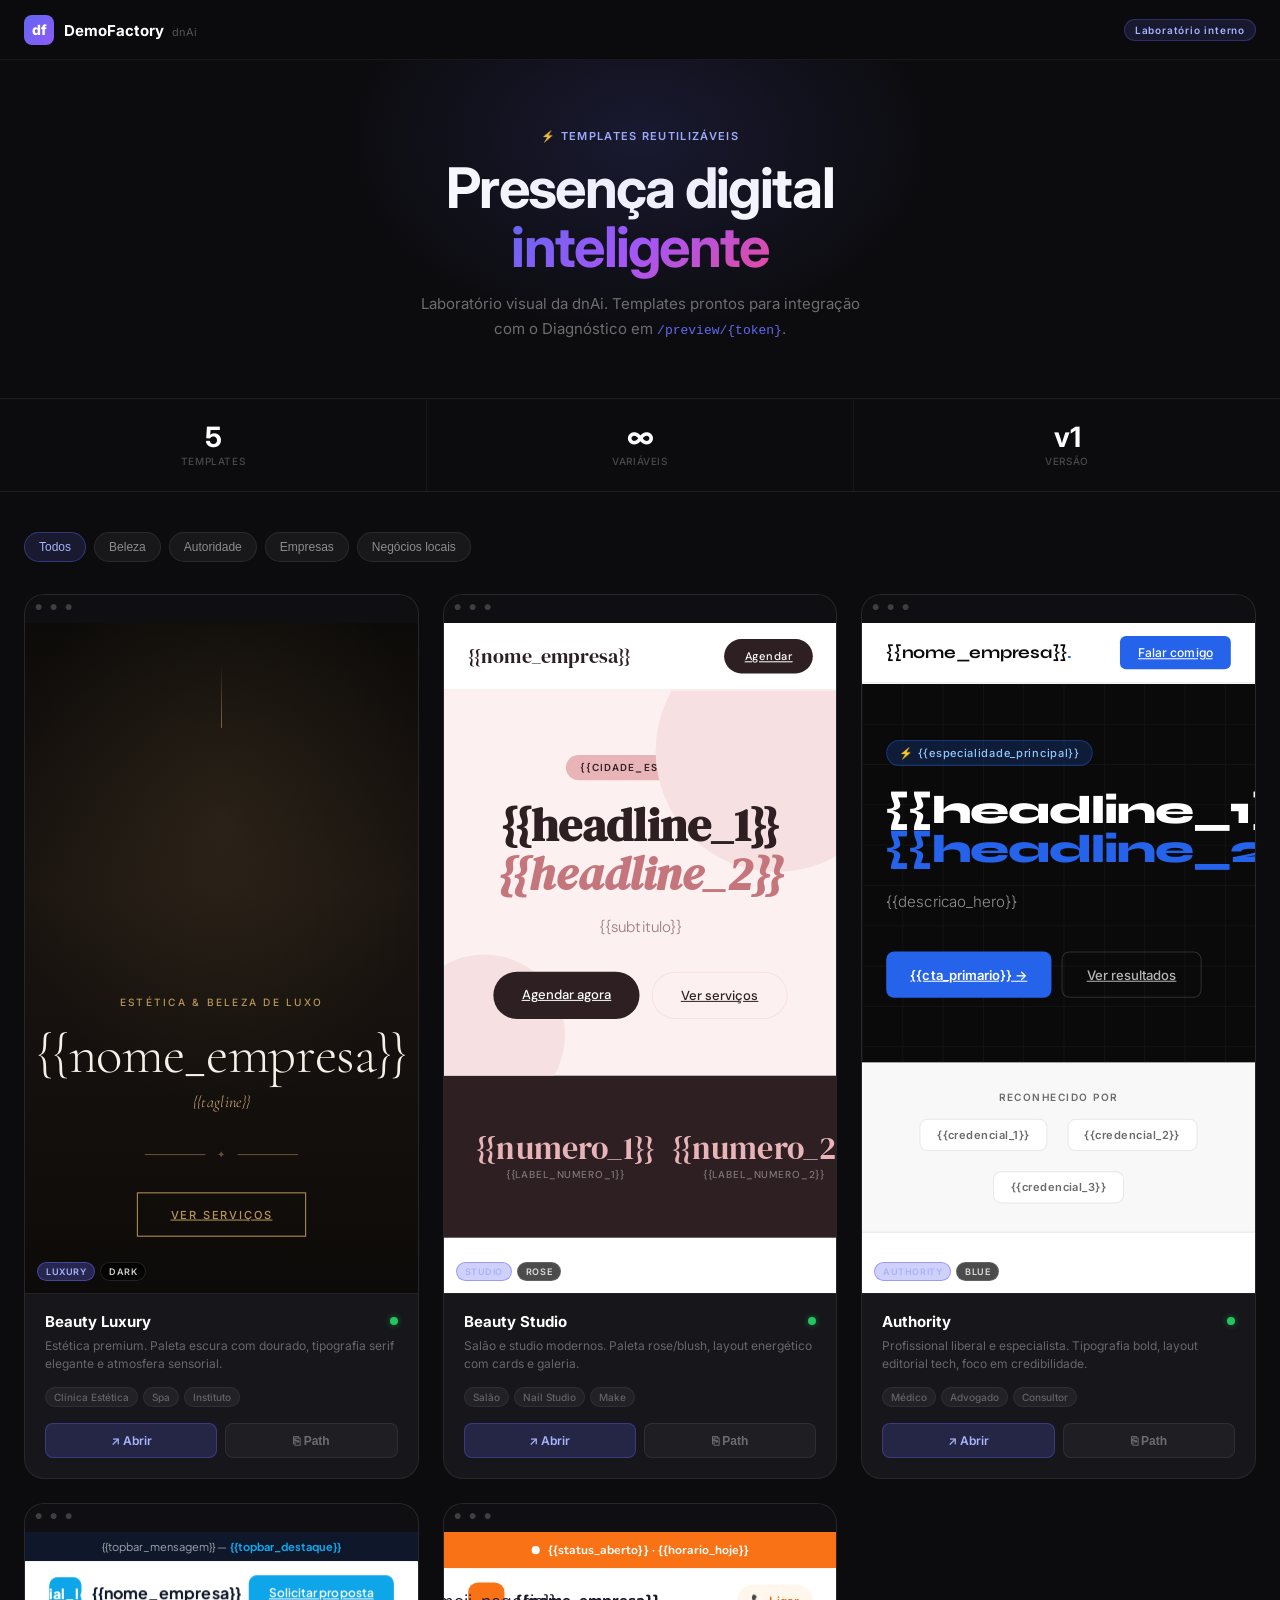
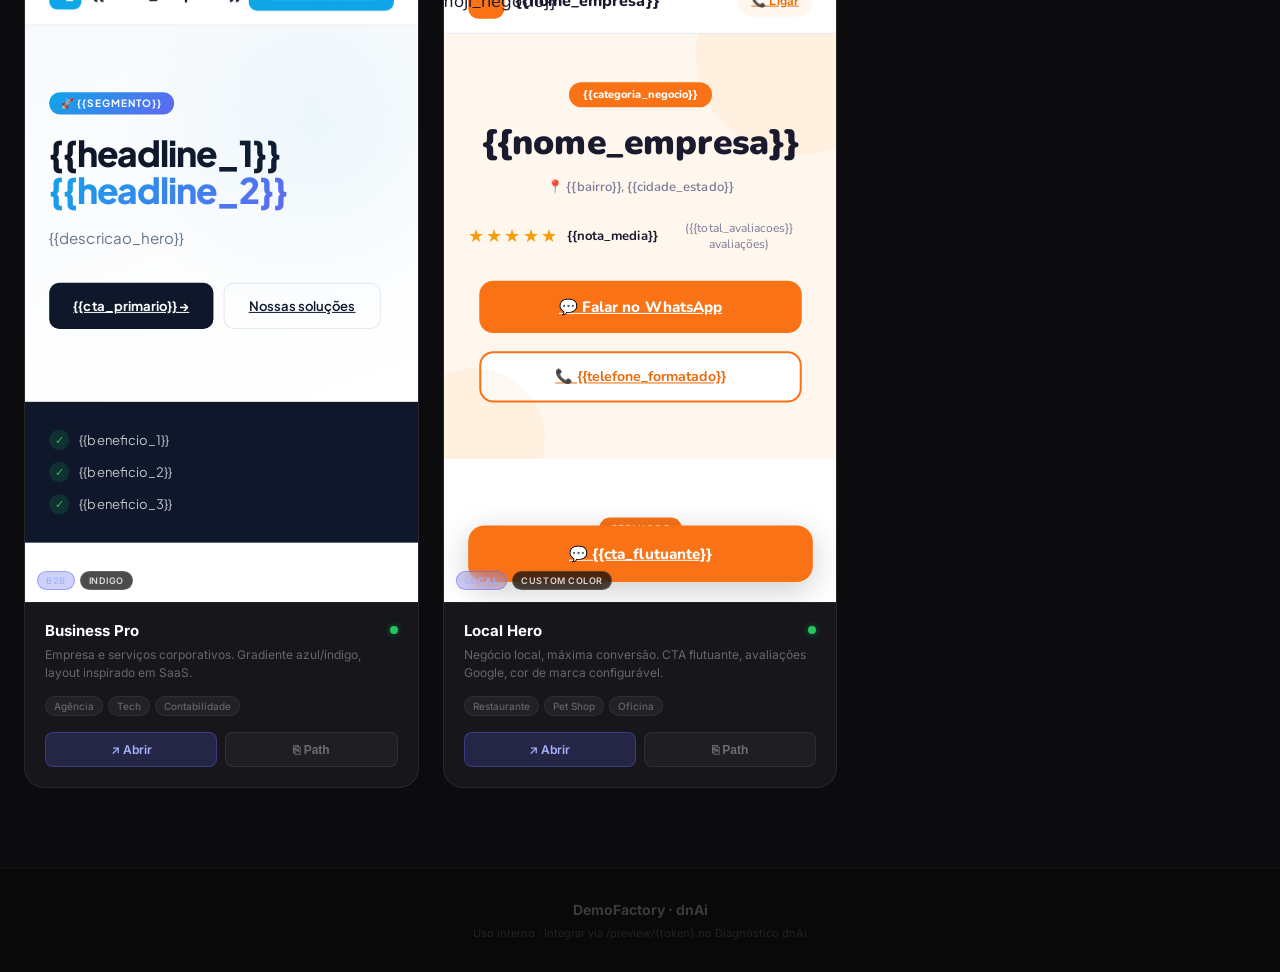
==== index.html @ 3d389757 "cria laboratorio visual demofactory com templates base" ====
<!DOCTYPE html>
<html lang="pt-BR">
<head>
  <meta charset="UTF-8">
  <meta name="viewport" content="width=device-width, initial-scale=1.0">
  <title>DemoFactory — dnAi Templates</title>
  <link rel="preconnect" href="https://fonts.googleapis.com">
  <link href="https://fonts.googleapis.com/css2?family=Inter:wght@300;400;500;600;700&display=swap" rel="stylesheet">
  <style>
    /* ── Reset + base ─────────────────── */
    *, *::before, *::after { box-sizing: border-box; margin: 0; padding: 0; }
    html { scroll-behavior: smooth; }
    body {
      font-family: 'Inter', sans-serif;
      background: #0c0c0f;
      color: #e8e8ec;
      -webkit-font-smoothing: antialiased;
      min-height: 100vh;
    }

    /* ── Header ───────────────────────── */
    .header {
      position: sticky;
      top: 0;
      z-index: 200;
      background: rgba(12,12,15,.85);
      backdrop-filter: blur(20px);
      border-bottom: 1px solid rgba(255,255,255,.06);
      padding: 0 24px;
      height: 60px;
      display: flex;
      align-items: center;
      justify-content: space-between;
    }

    .header__brand {
      display: flex;
      align-items: center;
      gap: 10px;
    }

    .header__logo {
      width: 30px;
      height: 30px;
      border-radius: 8px;
      background: linear-gradient(135deg, #6366f1, #8b5cf6);
      display: flex;
      align-items: center;
      justify-content: center;
      font-size: 14px;
      font-weight: 800;
      color: #fff;
    }

    .header__name {
      font-size: 15px;
      font-weight: 700;
      color: #fff;
    }

    .header__sub {
      font-size: 11px;
      color: rgba(255,255,255,.3);
      margin-left: 4px;
    }

    .header__pill {
      background: rgba(99,102,241,.15);
      border: 1px solid rgba(99,102,241,.3);
      color: #a5b4fc;
      font-size: 10px;
      font-weight: 600;
      letter-spacing: .08em;
      padding: 4px 10px;
      border-radius: 999px;
    }

    /* ── Hero da vitrine ──────────────── */
    .vitrine-hero {
      padding: 64px 24px 56px;
      text-align: center;
      position: relative;
      overflow: hidden;
    }

    .vitrine-hero::before {
      content: '';
      position: absolute;
      top: -120px;
      left: 50%;
      transform: translateX(-50%);
      width: 600px;
      height: 400px;
      background: radial-gradient(ellipse, rgba(99,102,241,.15) 0%, transparent 70%);
      pointer-events: none;
    }

    .vitrine-hero__eyebrow {
      display: inline-flex;
      align-items: center;
      gap: 6px;
      font-size: 11px;
      font-weight: 600;
      letter-spacing: .12em;
      text-transform: uppercase;
      color: #a5b4fc;
      margin-bottom: 16px;
    }

    .vitrine-hero__title {
      font-size: clamp(32px, 8vw, 56px);
      font-weight: 700;
      color: #fff;
      line-height: 1.05;
      letter-spacing: -.03em;
      margin-bottom: 14px;
    }

    .vitrine-hero__title span {
      background: linear-gradient(135deg, #6366f1, #a855f7, #ec4899);
      -webkit-background-clip: text;
      -webkit-text-fill-color: transparent;
      background-clip: text;
    }

    .vitrine-hero__sub {
      font-size: 15px;
      color: rgba(255,255,255,.4);
      max-width: 440px;
      margin: 0 auto;
      line-height: 1.7;
    }

    /* ── Filtros ──────────────────────── */
    .filters {
      padding: 0 24px 32px;
      display: flex;
      gap: 8px;
      overflow-x: auto;
      scrollbar-width: none;
    }
    .filters::-webkit-scrollbar { display: none; }

    .filter-btn {
      flex-shrink: 0;
      background: rgba(255,255,255,.05);
      border: 1px solid rgba(255,255,255,.08);
      color: rgba(255,255,255,.5);
      font-size: 12px;
      font-weight: 500;
      padding: 7px 14px;
      border-radius: 999px;
      cursor: pointer;
      transition: all .2s;
      white-space: nowrap;
    }

    .filter-btn.active,
    .filter-btn:hover {
      background: rgba(99,102,241,.15);
      border-color: rgba(99,102,241,.4);
      color: #a5b4fc;
    }

    /* ── Grid de templates ────────────── */
    .templates-grid {
      padding: 0 16px 80px;
      display: grid;
      grid-template-columns: 1fr;
      gap: 24px;
    }

    @media (min-width: 640px) {
      .templates-grid { grid-template-columns: 1fr 1fr; padding: 0 24px 80px; }
    }

    @media (min-width: 1024px) {
      .templates-grid { grid-template-columns: repeat(3, 1fr); }
    }

    /* ── Card template ────────────────── */
    .tpl-card {
      background: #16161b;
      border: 1px solid rgba(255,255,255,.07);
      border-radius: 20px;
      overflow: hidden;
      transition: transform .25s cubic-bezier(.34,1.56,.64,1),
                  box-shadow .25s ease,
                  border-color .25s ease;
      cursor: pointer;
    }

    .tpl-card:hover {
      transform: translateY(-6px);
      box-shadow: 0 20px 60px rgba(0,0,0,.4);
      border-color: rgba(99,102,241,.3);
    }

    /* Área de preview */
    .tpl-card__preview {
      position: relative;
      background: #1a1a20;
      aspect-ratio: 9/16;
      overflow: hidden;
    }

    /* Barra de "browser" decorativa */
    .tpl-card__preview::before {
      content: '';
      position: absolute;
      top: 0;
      left: 0;
      right: 0;
      height: 28px;
      background: rgba(0,0,0,.4);
      backdrop-filter: blur(4px);
      z-index: 10;
    }

    .tpl-card__preview::after {
      content: '● ● ●';
      position: absolute;
      top: 7px;
      left: 10px;
      font-size: 8px;
      color: rgba(255,255,255,.2);
      letter-spacing: 3px;
      z-index: 11;
    }

    .tpl-card__iframe-wrap {
      position: absolute;
      top: 28px;
      left: 0;
      right: 0;
      bottom: 0;
      overflow: hidden;
    }

    .tpl-card__iframe-wrap iframe {
      width: 390px;
      height: calc((100% / 0.844) + 0px);
      border: none;
      transform-origin: top left;
      pointer-events: none;
    }

    /* Badge de categoria */
    .tpl-card__badge {
      position: absolute;
      bottom: 12px;
      left: 12px;
      z-index: 10;
      display: flex;
      gap: 5px;
    }

    .tpl-badge {
      background: rgba(0,0,0,.7);
      backdrop-filter: blur(8px);
      border: 1px solid rgba(255,255,255,.12);
      color: rgba(255,255,255,.8);
      font-size: 9px;
      font-weight: 600;
      letter-spacing: .06em;
      text-transform: uppercase;
      padding: 3px 8px;
      border-radius: 999px;
    }

    .tpl-badge--accent {
      background: rgba(99,102,241,.3);
      border-color: rgba(99,102,241,.5);
      color: #a5b4fc;
    }

    /* Área de info */
    .tpl-card__info {
      padding: 18px 20px 20px;
      border-top: 1px solid rgba(255,255,255,.05);
    }

    .tpl-card__header {
      display: flex;
      align-items: flex-start;
      justify-content: space-between;
      margin-bottom: 6px;
    }

    .tpl-card__name {
      font-size: 15px;
      font-weight: 700;
      color: #fff;
    }

    .tpl-card__status {
      width: 8px;
      height: 8px;
      border-radius: 50%;
      background: #22c55e;
      margin-top: 5px;
      box-shadow: 0 0 6px rgba(34,197,94,.5);
    }

    .tpl-card__desc {
      font-size: 12px;
      color: rgba(255,255,255,.35);
      line-height: 1.5;
      margin-bottom: 14px;
    }

    .tpl-card__tags {
      display: flex;
      flex-wrap: wrap;
      gap: 5px;
      margin-bottom: 16px;
    }

    .tpl-tag {
      background: rgba(255,255,255,.05);
      border: 1px solid rgba(255,255,255,.06);
      color: rgba(255,255,255,.3);
      font-size: 10px;
      font-weight: 500;
      padding: 3px 8px;
      border-radius: 999px;
    }

    .tpl-card__actions {
      display: flex;
      gap: 8px;
    }

    .tpl-btn {
      flex: 1;
      display: inline-flex;
      align-items: center;
      justify-content: center;
      gap: 5px;
      padding: 9px 12px;
      border-radius: 8px;
      font-size: 12px;
      font-weight: 600;
      transition: all .2s;
      text-decoration: none;
    }

    .tpl-btn--primary {
      background: rgba(99,102,241,.2);
      border: 1px solid rgba(99,102,241,.35);
      color: #a5b4fc;
    }
    .tpl-btn--primary:hover {
      background: rgba(99,102,241,.35);
      border-color: rgba(99,102,241,.6);
      color: #c7d2fe;
    }

    .tpl-btn--ghost {
      background: rgba(255,255,255,.04);
      border: 1px solid rgba(255,255,255,.07);
      color: rgba(255,255,255,.35);
    }
    .tpl-btn--ghost:hover {
      background: rgba(255,255,255,.08);
      color: rgba(255,255,255,.6);
    }

    /* ── Seção de stats ───────────────── */
    .vitrine-stats {
      display: grid;
      grid-template-columns: repeat(3, 1fr);
      gap: 1px;
      background: rgba(255,255,255,.04);
      border-top: 1px solid rgba(255,255,255,.04);
      border-bottom: 1px solid rgba(255,255,255,.04);
      margin-bottom: 40px;
    }

    .vitrine-stat {
      background: #0c0c0f;
      padding: 24px 16px;
      text-align: center;
    }

    .vitrine-stat__num {
      font-size: 28px;
      font-weight: 700;
      color: #fff;
      line-height: 1;
      margin-bottom: 4px;
    }

    .vitrine-stat__label {
      font-size: 10px;
      font-weight: 500;
      color: rgba(255,255,255,.25);
      letter-spacing: .06em;
      text-transform: uppercase;
    }

    /* ── Footer ───────────────────────── */
    .footer {
      background: #090909;
      border-top: 1px solid rgba(255,255,255,.04);
      padding: 32px 24px;
      text-align: center;
    }

    .footer__logo {
      font-size: 14px;
      font-weight: 700;
      color: rgba(255,255,255,.2);
      margin-bottom: 8px;
    }

    .footer__copy {
      font-size: 11px;
      color: rgba(255,255,255,.1);
    }

    /* ── Utilitários ──────────────────── */
    .sr-only { position: absolute; width: 1px; height: 1px; overflow: hidden; clip: rect(0,0,0,0); }
  </style>
</head>
<body>

  <!-- HEADER -->
  <header class="header">
    <div class="header__brand">
      <div class="header__logo">df</div>
      <div>
        <span class="header__name">DemoFactory</span>
        <span class="header__sub">dnAi</span>
      </div>
    </div>
    <span class="header__pill">Laboratório interno</span>
  </header>

  <!-- HERO VITRINE -->
  <section class="vitrine-hero">
    <div class="vitrine-hero__eyebrow">⚡ Templates reutilizáveis</div>
    <h1 class="vitrine-hero__title">
      Presença digital<br>
      <span>inteligente</span>
    </h1>
    <p class="vitrine-hero__sub">
      Laboratório visual da dnAi. Templates prontos para integração
      com o Diagnóstico em <code style="color:#6366f1;font-size:13px">/preview/{token}</code>.
    </p>
  </section>

  <!-- STATS -->
  <div class="vitrine-stats">
    <div class="vitrine-stat">
      <div class="vitrine-stat__num">5</div>
      <div class="vitrine-stat__label">Templates</div>
    </div>
    <div class="vitrine-stat">
      <div class="vitrine-stat__num">∞</div>
      <div class="vitrine-stat__label">Variáveis</div>
    </div>
    <div class="vitrine-stat">
      <div class="vitrine-stat__num">v1</div>
      <div class="vitrine-stat__label">Versão</div>
    </div>
  </div>

  <!-- FILTROS -->
  <div class="filters">
    <button class="filter-btn active" data-filter="all">Todos</button>
    <button class="filter-btn" data-filter="beleza">Beleza</button>
    <button class="filter-btn" data-filter="autoridade">Autoridade</button>
    <button class="filter-btn" data-filter="empresas">Empresas</button>
    <button class="filter-btn" data-filter="local">Negócios locais</button>
  </div>

  <!-- GRID DE TEMPLATES -->
  <main class="templates-grid" id="grid">

    <!-- Beauty Luxury -->
    <div class="tpl-card" data-cat="beleza">
      <div class="tpl-card__preview">
        <div class="tpl-card__iframe-wrap">
          <iframe src="templates/beauty_luxury/index.html" title="Beauty Luxury preview" loading="lazy" id="iframe-beauty-luxury"></iframe>
        </div>
        <div class="tpl-card__badge">
          <span class="tpl-badge tpl-badge--accent">Luxury</span>
          <span class="tpl-badge">Dark</span>
        </div>
      </div>
      <div class="tpl-card__info">
        <div class="tpl-card__header">
          <div class="tpl-card__name">Beauty Luxury</div>
          <div class="tpl-card__status"></div>
        </div>
        <p class="tpl-card__desc">Estética premium. Paleta escura com dourado, tipografia serif elegante e atmosfera sensorial.</p>
        <div class="tpl-card__tags">
          <span class="tpl-tag">Clínica Estética</span>
          <span class="tpl-tag">Spa</span>
          <span class="tpl-tag">Instituto</span>
        </div>
        <div class="tpl-card__actions">
          <a href="templates/beauty_luxury/index.html" target="_blank" class="tpl-btn tpl-btn--primary">↗ Abrir</a>
          <button class="tpl-btn tpl-btn--ghost" onclick="copyPath('templates/beauty_luxury/index.html')">⎘ Path</button>
        </div>
      </div>
    </div>

    <!-- Beauty Studio -->
    <div class="tpl-card" data-cat="beleza">
      <div class="tpl-card__preview">
        <div class="tpl-card__iframe-wrap">
          <iframe src="templates/beauty_studio/index.html" title="Beauty Studio preview" loading="lazy"></iframe>
        </div>
        <div class="tpl-card__badge">
          <span class="tpl-badge tpl-badge--accent">Studio</span>
          <span class="tpl-badge">Rose</span>
        </div>
      </div>
      <div class="tpl-card__info">
        <div class="tpl-card__header">
          <div class="tpl-card__name">Beauty Studio</div>
          <div class="tpl-card__status"></div>
        </div>
        <p class="tpl-card__desc">Salão e studio modernos. Paleta rose/blush, layout energético com cards e galeria.</p>
        <div class="tpl-card__tags">
          <span class="tpl-tag">Salão</span>
          <span class="tpl-tag">Nail Studio</span>
          <span class="tpl-tag">Make</span>
        </div>
        <div class="tpl-card__actions">
          <a href="templates/beauty_studio/index.html" target="_blank" class="tpl-btn tpl-btn--primary">↗ Abrir</a>
          <button class="tpl-btn tpl-btn--ghost" onclick="copyPath('templates/beauty_studio/index.html')">⎘ Path</button>
        </div>
      </div>
    </div>

    <!-- Authority -->
    <div class="tpl-card" data-cat="autoridade">
      <div class="tpl-card__preview">
        <div class="tpl-card__iframe-wrap">
          <iframe src="templates/authority/index.html" title="Authority preview" loading="lazy"></iframe>
        </div>
        <div class="tpl-card__badge">
          <span class="tpl-badge tpl-badge--accent">Authority</span>
          <span class="tpl-badge">Blue</span>
        </div>
      </div>
      <div class="tpl-card__info">
        <div class="tpl-card__header">
          <div class="tpl-card__name">Authority</div>
          <div class="tpl-card__status"></div>
        </div>
        <p class="tpl-card__desc">Profissional liberal e especialista. Tipografia bold, layout editorial tech, foco em credibilidade.</p>
        <div class="tpl-card__tags">
          <span class="tpl-tag">Médico</span>
          <span class="tpl-tag">Advogado</span>
          <span class="tpl-tag">Consultor</span>
        </div>
        <div class="tpl-card__actions">
          <a href="templates/authority/index.html" target="_blank" class="tpl-btn tpl-btn--primary">↗ Abrir</a>
          <button class="tpl-btn tpl-btn--ghost" onclick="copyPath('templates/authority/index.html')">⎘ Path</button>
        </div>
      </div>
    </div>

    <!-- Business Pro -->
    <div class="tpl-card" data-cat="empresas">
      <div class="tpl-card__preview">
        <div class="tpl-card__iframe-wrap">
          <iframe src="templates/business_pro/index.html" title="Business Pro preview" loading="lazy"></iframe>
        </div>
        <div class="tpl-card__badge">
          <span class="tpl-badge tpl-badge--accent">B2B</span>
          <span class="tpl-badge">Indigo</span>
        </div>
      </div>
      <div class="tpl-card__info">
        <div class="tpl-card__header">
          <div class="tpl-card__name">Business Pro</div>
          <div class="tpl-card__status"></div>
        </div>
        <p class="tpl-card__desc">Empresa e serviços corporativos. Gradiente azul/índigo, layout inspirado em SaaS.</p>
        <div class="tpl-card__tags">
          <span class="tpl-tag">Agência</span>
          <span class="tpl-tag">Tech</span>
          <span class="tpl-tag">Contabilidade</span>
        </div>
        <div class="tpl-card__actions">
          <a href="templates/business_pro/index.html" target="_blank" class="tpl-btn tpl-btn--primary">↗ Abrir</a>
          <button class="tpl-btn tpl-btn--ghost" onclick="copyPath('templates/business_pro/index.html')">⎘ Path</button>
        </div>
      </div>
    </div>

    <!-- Local Hero -->
    <div class="tpl-card" data-cat="local">
      <div class="tpl-card__preview">
        <div class="tpl-card__iframe-wrap">
          <iframe src="templates/local_hero/index.html" title="Local Hero preview" loading="lazy"></iframe>
        </div>
        <div class="tpl-card__badge">
          <span class="tpl-badge tpl-badge--accent">Local</span>
          <span class="tpl-badge">Custom color</span>
        </div>
      </div>
      <div class="tpl-card__info">
        <div class="tpl-card__header">
          <div class="tpl-card__name">Local Hero</div>
          <div class="tpl-card__status"></div>
        </div>
        <p class="tpl-card__desc">Negócio local, máxima conversão. CTA flutuante, avaliações Google, cor de marca configurável.</p>
        <div class="tpl-card__tags">
          <span class="tpl-tag">Restaurante</span>
          <span class="tpl-tag">Pet Shop</span>
          <span class="tpl-tag">Oficina</span>
        </div>
        <div class="tpl-card__actions">
          <a href="templates/local_hero/index.html" target="_blank" class="tpl-btn tpl-btn--primary">↗ Abrir</a>
          <button class="tpl-btn tpl-btn--ghost" onclick="copyPath('templates/local_hero/index.html')">⎘ Path</button>
        </div>
      </div>
    </div>

  </main>

  <!-- FOOTER -->
  <footer class="footer">
    <div class="footer__logo">DemoFactory · dnAi</div>
    <p class="footer__copy">Uso interno · Integrar via /preview/{token} no Diagnóstico dnAi</p>
  </footer>

  <script>
    /* ── Escala dinâmica dos iframes ─── */
    function scaleIframes() {
      document.querySelectorAll('.tpl-card__iframe-wrap').forEach(wrap => {
        const iframe = wrap.querySelector('iframe');
        if (!iframe) return;
        const scale = wrap.offsetWidth / 390;
        iframe.style.transform = `scale(${scale})`;
        iframe.style.height = (wrap.offsetHeight / scale) + 'px';
      });
    }

    const ro = new ResizeObserver(scaleIframes);
    document.querySelectorAll('.tpl-card__iframe-wrap').forEach(el => ro.observe(el));
    scaleIframes();

    /* ── Filtros ─────────────────────── */
    document.querySelectorAll('.filter-btn').forEach(btn => {
      btn.addEventListener('click', () => {
        document.querySelectorAll('.filter-btn').forEach(b => b.classList.remove('active'));
        btn.classList.add('active');

        const filter = btn.dataset.filter;
        document.querySelectorAll('.tpl-card').forEach(card => {
          const show = filter === 'all' || card.dataset.cat === filter;
          card.style.display = show ? '' : 'none';
        });
      });
    });

    /* ── Copiar path ─────────────────── */
    function copyPath(path) {
      navigator.clipboard.writeText(path).then(() => {
        const btn = event.target;
        const original = btn.textContent;
        btn.textContent = '✓ Copiado';
        setTimeout(() => btn.textContent = original, 1500);
      });
    }
  </script>

</body>
</html>
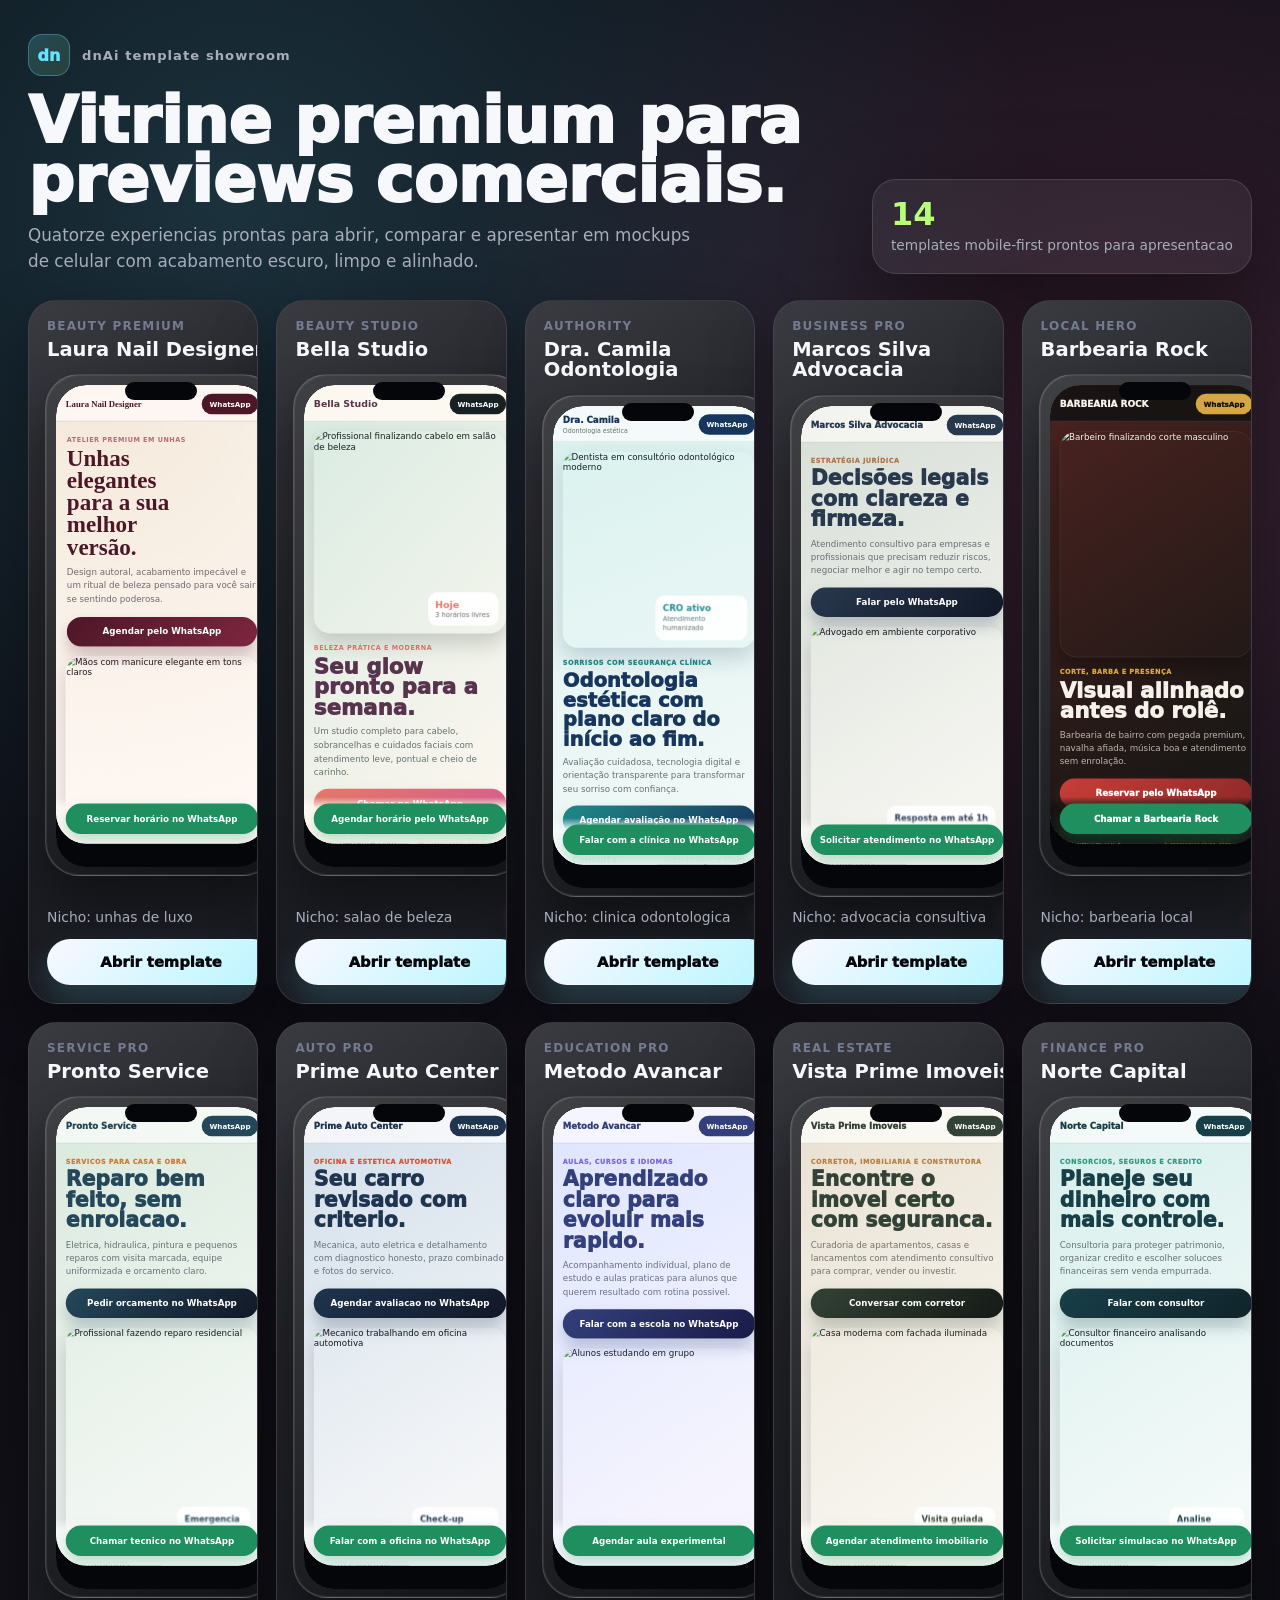
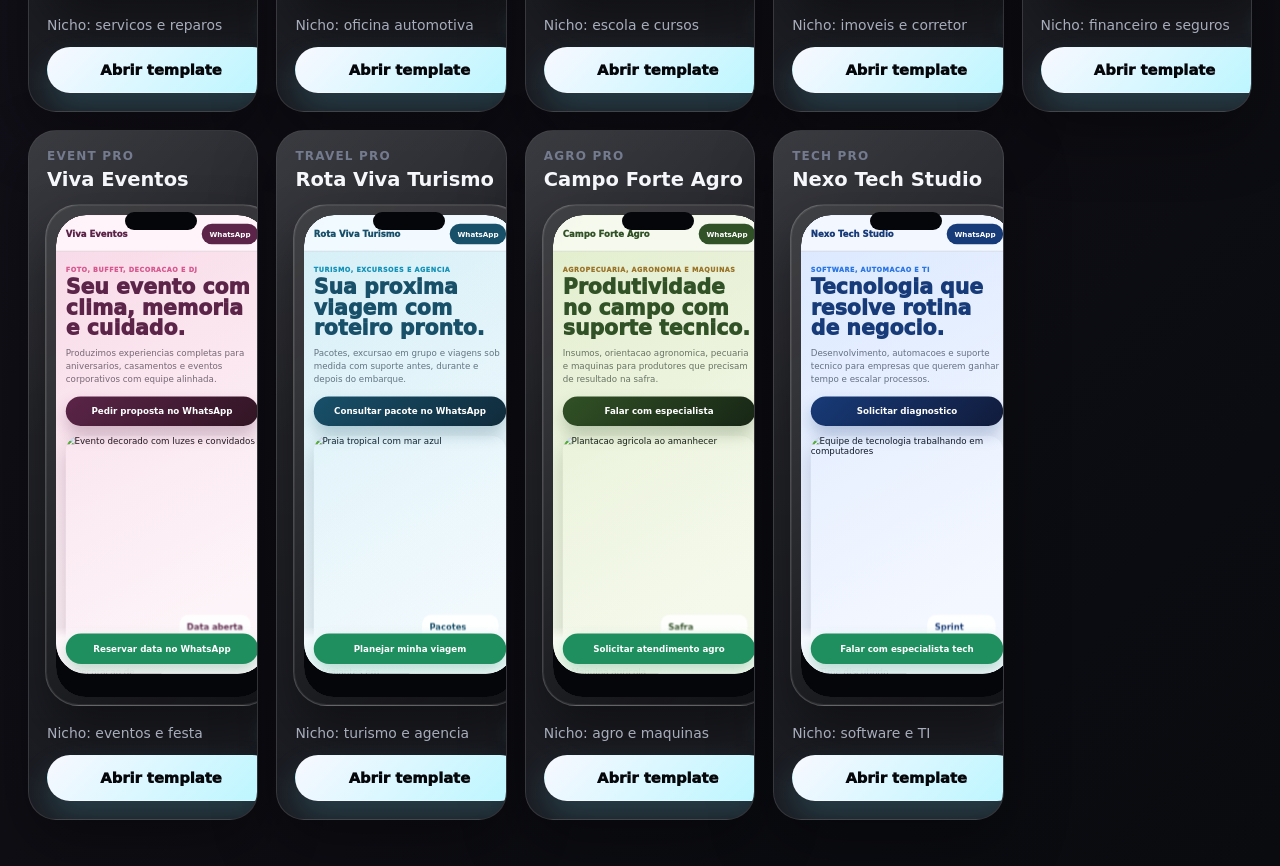
==== commit a1098ef1: "atualizacao demofactory" ====
--- a/index.html
+++ b/index.html
@@ -1,676 +1,723 @@
-<!DOCTYPE html>
+<!doctype html>
 <html lang="pt-BR">
-<head>
-  <meta charset="UTF-8">
-  <meta name="viewport" content="width=device-width, initial-scale=1.0">
-  <title>DemoFactory — dnAi Templates</title>
-  <link rel="preconnect" href="https://fonts.googleapis.com">
-  <link href="https://fonts.googleapis.com/css2?family=Inter:wght@300;400;500;600;700&display=swap" rel="stylesheet">
-  <style>
-    /* ── Reset + base ─────────────────── */
-    *, *::before, *::after { box-sizing: border-box; margin: 0; padding: 0; }
-    html { scroll-behavior: smooth; }
-    body {
-      font-family: 'Inter', sans-serif;
-      background: #0c0c0f;
-      color: #e8e8ec;
-      -webkit-font-smoothing: antialiased;
-      min-height: 100vh;
-    }
-
-    /* ── Header ───────────────────────── */
-    .header {
-      position: sticky;
-      top: 0;
-      z-index: 200;
-      background: rgba(12,12,15,.85);
-      backdrop-filter: blur(20px);
-      border-bottom: 1px solid rgba(255,255,255,.06);
-      padding: 0 24px;
-      height: 60px;
-      display: flex;
-      align-items: center;
-      justify-content: space-between;
-    }
-
-    .header__brand {
-      display: flex;
-      align-items: center;
-      gap: 10px;
-    }
-
-    .header__logo {
-      width: 30px;
-      height: 30px;
-      border-radius: 8px;
-      background: linear-gradient(135deg, #6366f1, #8b5cf6);
-      display: flex;
-      align-items: center;
-      justify-content: center;
-      font-size: 14px;
-      font-weight: 800;
-      color: #fff;
-    }
-
-    .header__name {
-      font-size: 15px;
-      font-weight: 700;
-      color: #fff;
-    }
-
-    .header__sub {
-      font-size: 11px;
-      color: rgba(255,255,255,.3);
-      margin-left: 4px;
-    }
-
-    .header__pill {
-      background: rgba(99,102,241,.15);
-      border: 1px solid rgba(99,102,241,.3);
-      color: #a5b4fc;
-      font-size: 10px;
-      font-weight: 600;
-      letter-spacing: .08em;
-      padding: 4px 10px;
-      border-radius: 999px;
-    }
-
-    /* ── Hero da vitrine ──────────────── */
-    .vitrine-hero {
-      padding: 64px 24px 56px;
-      text-align: center;
-      position: relative;
-      overflow: hidden;
-    }
-
-    .vitrine-hero::before {
-      content: '';
-      position: absolute;
-      top: -120px;
-      left: 50%;
-      transform: translateX(-50%);
-      width: 600px;
-      height: 400px;
-      background: radial-gradient(ellipse, rgba(99,102,241,.15) 0%, transparent 70%);
-      pointer-events: none;
-    }
-
-    .vitrine-hero__eyebrow {
-      display: inline-flex;
-      align-items: center;
-      gap: 6px;
-      font-size: 11px;
-      font-weight: 600;
-      letter-spacing: .12em;
-      text-transform: uppercase;
-      color: #a5b4fc;
-      margin-bottom: 16px;
-    }
-
-    .vitrine-hero__title {
-      font-size: clamp(32px, 8vw, 56px);
-      font-weight: 700;
-      color: #fff;
-      line-height: 1.05;
-      letter-spacing: -.03em;
-      margin-bottom: 14px;
-    }
-
-    .vitrine-hero__title span {
-      background: linear-gradient(135deg, #6366f1, #a855f7, #ec4899);
-      -webkit-background-clip: text;
-      -webkit-text-fill-color: transparent;
-      background-clip: text;
-    }
-
-    .vitrine-hero__sub {
-      font-size: 15px;
-      color: rgba(255,255,255,.4);
-      max-width: 440px;
-      margin: 0 auto;
-      line-height: 1.7;
-    }
-
-    /* ── Filtros ──────────────────────── */
-    .filters {
-      padding: 0 24px 32px;
-      display: flex;
-      gap: 8px;
-      overflow-x: auto;
-      scrollbar-width: none;
-    }
-    .filters::-webkit-scrollbar { display: none; }
-
-    .filter-btn {
-      flex-shrink: 0;
-      background: rgba(255,255,255,.05);
-      border: 1px solid rgba(255,255,255,.08);
-      color: rgba(255,255,255,.5);
-      font-size: 12px;
-      font-weight: 500;
-      padding: 7px 14px;
-      border-radius: 999px;
-      cursor: pointer;
-      transition: all .2s;
-      white-space: nowrap;
-    }
-
-    .filter-btn.active,
-    .filter-btn:hover {
-      background: rgba(99,102,241,.15);
-      border-color: rgba(99,102,241,.4);
-      color: #a5b4fc;
-    }
-
-    /* ── Grid de templates ────────────── */
-    .templates-grid {
-      padding: 0 16px 80px;
-      display: grid;
-      grid-template-columns: 1fr;
-      gap: 24px;
-    }
-
-    @media (min-width: 640px) {
-      .templates-grid { grid-template-columns: 1fr 1fr; padding: 0 24px 80px; }
-    }
-
-    @media (min-width: 1024px) {
-      .templates-grid { grid-template-columns: repeat(3, 1fr); }
-    }
-
-    /* ── Card template ────────────────── */
-    .tpl-card {
-      background: #16161b;
-      border: 1px solid rgba(255,255,255,.07);
-      border-radius: 20px;
-      overflow: hidden;
-      transition: transform .25s cubic-bezier(.34,1.56,.64,1),
-                  box-shadow .25s ease,
-                  border-color .25s ease;
-      cursor: pointer;
-    }
-
-    .tpl-card:hover {
-      transform: translateY(-6px);
-      box-shadow: 0 20px 60px rgba(0,0,0,.4);
-      border-color: rgba(99,102,241,.3);
-    }
-
-    /* Área de preview */
-    .tpl-card__preview {
-      position: relative;
-      background: #1a1a20;
-      aspect-ratio: 9/16;
-      overflow: hidden;
-    }
-
-    /* Barra de "browser" decorativa */
-    .tpl-card__preview::before {
-      content: '';
-      position: absolute;
-      top: 0;
-      left: 0;
-      right: 0;
-      height: 28px;
-      background: rgba(0,0,0,.4);
-      backdrop-filter: blur(4px);
-      z-index: 10;
-    }
-
-    .tpl-card__preview::after {
-      content: '● ● ●';
-      position: absolute;
-      top: 7px;
-      left: 10px;
-      font-size: 8px;
-      color: rgba(255,255,255,.2);
-      letter-spacing: 3px;
-      z-index: 11;
-    }
-
-    .tpl-card__iframe-wrap {
-      position: absolute;
-      top: 28px;
-      left: 0;
-      right: 0;
-      bottom: 0;
-      overflow: hidden;
-    }
-
-    .tpl-card__iframe-wrap iframe {
-      width: 390px;
-      height: calc((100% / 0.844) + 0px);
-      border: none;
-      transform-origin: top left;
-      pointer-events: none;
-    }
-
-    /* Badge de categoria */
-    .tpl-card__badge {
-      position: absolute;
-      bottom: 12px;
-      left: 12px;
-      z-index: 10;
-      display: flex;
-      gap: 5px;
-    }
-
-    .tpl-badge {
-      background: rgba(0,0,0,.7);
-      backdrop-filter: blur(8px);
-      border: 1px solid rgba(255,255,255,.12);
-      color: rgba(255,255,255,.8);
-      font-size: 9px;
-      font-weight: 600;
-      letter-spacing: .06em;
-      text-transform: uppercase;
-      padding: 3px 8px;
-      border-radius: 999px;
-    }
-
-    .tpl-badge--accent {
-      background: rgba(99,102,241,.3);
-      border-color: rgba(99,102,241,.5);
-      color: #a5b4fc;
-    }
-
-    /* Área de info */
-    .tpl-card__info {
-      padding: 18px 20px 20px;
-      border-top: 1px solid rgba(255,255,255,.05);
-    }
-
-    .tpl-card__header {
-      display: flex;
-      align-items: flex-start;
-      justify-content: space-between;
-      margin-bottom: 6px;
-    }
-
-    .tpl-card__name {
-      font-size: 15px;
-      font-weight: 700;
-      color: #fff;
-    }
-
-    .tpl-card__status {
-      width: 8px;
-      height: 8px;
-      border-radius: 50%;
-      background: #22c55e;
-      margin-top: 5px;
-      box-shadow: 0 0 6px rgba(34,197,94,.5);
-    }
-
-    .tpl-card__desc {
-      font-size: 12px;
-      color: rgba(255,255,255,.35);
-      line-height: 1.5;
-      margin-bottom: 14px;
-    }
-
-    .tpl-card__tags {
-      display: flex;
-      flex-wrap: wrap;
-      gap: 5px;
-      margin-bottom: 16px;
-    }
-
-    .tpl-tag {
-      background: rgba(255,255,255,.05);
-      border: 1px solid rgba(255,255,255,.06);
-      color: rgba(255,255,255,.3);
-      font-size: 10px;
-      font-weight: 500;
-      padding: 3px 8px;
-      border-radius: 999px;
-    }
-
-    .tpl-card__actions {
-      display: flex;
-      gap: 8px;
-    }
-
-    .tpl-btn {
-      flex: 1;
-      display: inline-flex;
-      align-items: center;
-      justify-content: center;
-      gap: 5px;
-      padding: 9px 12px;
-      border-radius: 8px;
-      font-size: 12px;
-      font-weight: 600;
-      transition: all .2s;
-      text-decoration: none;
-    }
-
-    .tpl-btn--primary {
-      background: rgba(99,102,241,.2);
-      border: 1px solid rgba(99,102,241,.35);
-      color: #a5b4fc;
-    }
-    .tpl-btn--primary:hover {
-      background: rgba(99,102,241,.35);
-      border-color: rgba(99,102,241,.6);
-      color: #c7d2fe;
-    }
-
-    .tpl-btn--ghost {
-      background: rgba(255,255,255,.04);
-      border: 1px solid rgba(255,255,255,.07);
-      color: rgba(255,255,255,.35);
-    }
-    .tpl-btn--ghost:hover {
-      background: rgba(255,255,255,.08);
-      color: rgba(255,255,255,.6);
-    }
-
-    /* ── Seção de stats ───────────────── */
-    .vitrine-stats {
-      display: grid;
-      grid-template-columns: repeat(3, 1fr);
-      gap: 1px;
-      background: rgba(255,255,255,.04);
-      border-top: 1px solid rgba(255,255,255,.04);
-      border-bottom: 1px solid rgba(255,255,255,.04);
-      margin-bottom: 40px;
-    }
-
-    .vitrine-stat {
-      background: #0c0c0f;
-      padding: 24px 16px;
-      text-align: center;
-    }
-
-    .vitrine-stat__num {
-      font-size: 28px;
-      font-weight: 700;
-      color: #fff;
-      line-height: 1;
-      margin-bottom: 4px;
-    }
-
-    .vitrine-stat__label {
-      font-size: 10px;
-      font-weight: 500;
-      color: rgba(255,255,255,.25);
-      letter-spacing: .06em;
-      text-transform: uppercase;
-    }
-
-    /* ── Footer ───────────────────────── */
-    .footer {
-      background: #090909;
-      border-top: 1px solid rgba(255,255,255,.04);
-      padding: 32px 24px;
-      text-align: center;
-    }
-
-    .footer__logo {
-      font-size: 14px;
-      font-weight: 700;
-      color: rgba(255,255,255,.2);
-      margin-bottom: 8px;
-    }
-
-    .footer__copy {
-      font-size: 11px;
-      color: rgba(255,255,255,.1);
-    }
-
-    /* ── Utilitários ──────────────────── */
-    .sr-only { position: absolute; width: 1px; height: 1px; overflow: hidden; clip: rect(0,0,0,0); }
-  </style>
-</head>
-<body>
-
-  <!-- HEADER -->
-  <header class="header">
-    <div class="header__brand">
-      <div class="header__logo">df</div>
-      <div>
-        <span class="header__name">DemoFactory</span>
-        <span class="header__sub">dnAi</span>
-      </div>
-    </div>
-    <span class="header__pill">Laboratório interno</span>
-  </header>
-
-  <!-- HERO VITRINE -->
-  <section class="vitrine-hero">
-    <div class="vitrine-hero__eyebrow">⚡ Templates reutilizáveis</div>
-    <h1 class="vitrine-hero__title">
-      Presença digital<br>
-      <span>inteligente</span>
-    </h1>
-    <p class="vitrine-hero__sub">
-      Laboratório visual da dnAi. Templates prontos para integração
-      com o Diagnóstico em <code style="color:#6366f1;font-size:13px">/preview/{token}</code>.
-    </p>
-  </section>
-
-  <!-- STATS -->
-  <div class="vitrine-stats">
-    <div class="vitrine-stat">
-      <div class="vitrine-stat__num">5</div>
-      <div class="vitrine-stat__label">Templates</div>
-    </div>
-    <div class="vitrine-stat">
-      <div class="vitrine-stat__num">∞</div>
-      <div class="vitrine-stat__label">Variáveis</div>
-    </div>
-    <div class="vitrine-stat">
-      <div class="vitrine-stat__num">v1</div>
-      <div class="vitrine-stat__label">Versão</div>
-    </div>
-  </div>
-
-  <!-- FILTROS -->
-  <div class="filters">
-    <button class="filter-btn active" data-filter="all">Todos</button>
-    <button class="filter-btn" data-filter="beleza">Beleza</button>
-    <button class="filter-btn" data-filter="autoridade">Autoridade</button>
-    <button class="filter-btn" data-filter="empresas">Empresas</button>
-    <button class="filter-btn" data-filter="local">Negócios locais</button>
-  </div>
-
-  <!-- GRID DE TEMPLATES -->
-  <main class="templates-grid" id="grid">
-
-    <!-- Beauty Luxury -->
-    <div class="tpl-card" data-cat="beleza">
-      <div class="tpl-card__preview">
-        <div class="tpl-card__iframe-wrap">
-          <iframe src="templates/beauty_luxury/index.html" title="Beauty Luxury preview" loading="lazy" id="iframe-beauty-luxury"></iframe>
+  <head>
+    <meta charset="utf-8">
+    <meta name="viewport" content="width=device-width, initial-scale=1">
+    <title>dnAi Templates</title>
+    <style>
+      :root {
+        color-scheme: dark;
+        --bg: #07080c;
+        --panel: rgba(255, 255, 255, 0.07);
+        --panel-strong: rgba(255, 255, 255, 0.11);
+        --ink: #f7f8fb;
+        --muted: #a8adbb;
+        --soft: #747b8f;
+        --line: rgba(255, 255, 255, 0.12);
+        --cyan: #66e3ff;
+        --lime: #b7ff76;
+        --pink: #ff7ab8;
+        --gold: #ffd36e;
+        --shadow: 0 30px 90px rgba(0, 0, 0, 0.48);
+      }
+
+      * {
+        box-sizing: border-box;
+      }
+
+      html {
+        min-height: 100%;
+        background: var(--bg);
+      }
+
+      body {
+        min-height: 100vh;
+        margin: 0;
+        color: var(--ink);
+        font-family: Inter, ui-sans-serif, system-ui, -apple-system, BlinkMacSystemFont, "Segoe UI", sans-serif;
+        letter-spacing: 0;
+        background:
+          radial-gradient(circle at 18% 8%, rgba(102, 227, 255, 0.18), transparent 32%),
+          radial-gradient(circle at 86% 18%, rgba(255, 122, 184, 0.16), transparent 30%),
+          linear-gradient(135deg, #080910 0%, #121018 42%, #090b0f 100%);
+      }
+
+      a {
+        color: inherit;
+        text-decoration: none;
+      }
+
+      .shell {
+        width: min(100%, 1480px);
+        margin: 0 auto;
+        padding: 34px 28px 46px;
+      }
+
+      .top {
+        display: grid;
+        grid-template-columns: 1fr auto;
+        gap: 28px;
+        align-items: end;
+        margin-bottom: 26px;
+      }
+
+      .brand {
+        display: inline-flex;
+        align-items: center;
+        gap: 12px;
+        margin-bottom: 16px;
+      }
+
+      .mark {
+        display: grid;
+        width: 42px;
+        height: 42px;
+        place-items: center;
+        border: 1px solid rgba(102, 227, 255, 0.32);
+        border-radius: 14px;
+        background: linear-gradient(135deg, rgba(102, 227, 255, 0.2), rgba(183, 255, 118, 0.12));
+        color: var(--cyan);
+        font-weight: 950;
+      }
+
+      .brand span {
+        color: var(--muted);
+        font-size: 0.82rem;
+        font-weight: 800;
+        letter-spacing: 0.08em;
+      }
+
+      h1,
+      h2,
+      p {
+        margin-top: 0;
+      }
+
+      h1 {
+        max-width: 900px;
+        margin-bottom: 12px;
+        font-size: clamp(2.4rem, 5vw, 5.4rem);
+        line-height: 0.92;
+        font-weight: 950;
+      }
+
+      .intro {
+        max-width: 680px;
+        margin-bottom: 0;
+        color: var(--muted);
+        font-size: 1.05rem;
+        line-height: 1.55;
+      }
+
+      .badge {
+        display: inline-grid;
+        gap: 6px;
+        min-width: 210px;
+        padding: 18px;
+        border: 1px solid var(--line);
+        border-radius: 24px;
+        background: rgba(255, 255, 255, 0.06);
+        box-shadow: var(--shadow);
+      }
+
+      .badge strong {
+        color: var(--lime);
+        font-size: 2rem;
+        line-height: 1;
+      }
+
+      .badge span {
+        color: var(--muted);
+        font-size: 0.86rem;
+        line-height: 1.35;
+      }
+
+      .grid {
+        display: grid;
+        grid-template-columns: repeat(5, minmax(210px, 1fr));
+        gap: 18px;
+        align-items: stretch;
+      }
+
+      .card {
+        position: relative;
+        display: grid;
+        grid-template-rows: auto 1fr auto;
+        min-height: 690px;
+        overflow: hidden;
+        border: 1px solid var(--line);
+        border-radius: 28px;
+        background:
+          linear-gradient(180deg, var(--panel-strong), rgba(255, 255, 255, 0.045)),
+          #101117;
+        box-shadow: 0 22px 62px rgba(0, 0, 0, 0.35);
+      }
+
+      .card::before {
+        position: absolute;
+        inset: 0;
+        pointer-events: none;
+        content: "";
+        background: linear-gradient(135deg, rgba(255, 255, 255, 0.1), transparent 34%);
+        opacity: 0.75;
+      }
+
+      .card-head {
+        position: relative;
+        z-index: 1;
+        display: grid;
+        gap: 7px;
+        padding: 18px 18px 14px;
+      }
+
+      .card-head span {
+        color: var(--soft);
+        font-size: 0.75rem;
+        font-weight: 900;
+        letter-spacing: 0.1em;
+        text-transform: uppercase;
+      }
+
+      .card-head h2 {
+        margin-bottom: 0;
+        color: var(--ink);
+        font-size: 1.22rem;
+        line-height: 1.05;
+      }
+
+      .mockup-wrap {
+        position: relative;
+        z-index: 1;
+        display: grid;
+        place-items: start center;
+        min-height: 514px;
+        padding: 0 16px 12px;
+      }
+
+      .phone {
+        position: relative;
+        width: 232px;
+        height: 502px;
+        padding: 10px;
+        overflow: hidden;
+        border: 1px solid rgba(255, 255, 255, 0.2);
+        border-radius: 34px;
+        background:
+          linear-gradient(145deg, rgba(255, 255, 255, 0.23), rgba(255, 255, 255, 0.04)),
+          #07080c;
+        box-shadow:
+          inset 0 0 0 1px rgba(255, 255, 255, 0.08),
+          0 28px 52px rgba(0, 0, 0, 0.42);
+      }
+
+      .phone::before {
+        position: absolute;
+        top: 7px;
+        left: 50%;
+        z-index: 3;
+        width: 72px;
+        height: 18px;
+        border-radius: 999px;
+        background: #05060a;
+        content: "";
+        transform: translateX(-50%);
+      }
+
+      .screen {
+        position: relative;
+        isolation: isolate;
+        width: 212px;
+        height: 482px;
+        overflow: hidden;
+        border-radius: 30px;
+        background: #05060a;
+        clip-path: inset(0 round 30px);
+        contain: paint;
+        -webkit-mask-image: -webkit-radial-gradient(white, black);
+      }
+
+      iframe {
+        display: block;
+        width: 390px;
+        height: 844px;
+        border: 0;
+        border-radius: 56px;
+        background: #fff;
+        clip-path: inset(0 round 56px);
+        overflow: hidden;
+        pointer-events: none;
+        transform: scale(0.5435);
+        transform-origin: 0 0;
+      }
+
+      .card-foot {
+        position: relative;
+        z-index: 1;
+        display: grid;
+        gap: 14px;
+        padding: 0 18px 18px;
+      }
+
+      .meta {
+        display: flex;
+        align-items: center;
+        justify-content: space-between;
+        gap: 12px;
+        color: var(--muted);
+        font-size: 0.87rem;
+      }
+
+      .dot {
+        width: 8px;
+        height: 8px;
+        flex: 0 0 auto;
+        border-radius: 50%;
+        background: var(--cyan);
+        box-shadow: 0 0 20px var(--cyan);
+      }
+
+      .open {
+        display: inline-flex;
+        min-height: 46px;
+        align-items: center;
+        justify-content: center;
+        border: 1px solid rgba(255, 255, 255, 0.18);
+        border-radius: 999px;
+        background: linear-gradient(135deg, #f8f8ff, #b9f6ff);
+        color: #06070b;
+        font-size: 0.92rem;
+        font-weight: 950;
+        box-shadow: 0 16px 32px rgba(102, 227, 255, 0.18);
+      }
+
+      .card:nth-child(2) .dot {
+        background: var(--pink);
+        box-shadow: 0 0 20px var(--pink);
+      }
+
+      .card:nth-child(3) .dot {
+        background: var(--lime);
+        box-shadow: 0 0 20px var(--lime);
+      }
+
+      .card:nth-child(4) .dot {
+        background: var(--gold);
+        box-shadow: 0 0 20px var(--gold);
+      }
+
+      .card:nth-child(5) .dot {
+        background: #ff6d5e;
+        box-shadow: 0 0 20px #ff6d5e;
+      }
+
+      @media (max-width: 1240px) {
+        .grid {
+          grid-template-columns: repeat(3, minmax(240px, 1fr));
+        }
+      }
+
+      @media (max-width: 860px) {
+        .shell {
+          padding: 26px 18px 34px;
+        }
+
+        .top {
+          grid-template-columns: 1fr;
+          gap: 18px;
+        }
+
+        .badge {
+          min-width: 0;
+          width: 100%;
+        }
+
+        .grid {
+          grid-template-columns: repeat(2, minmax(0, 1fr));
+          gap: 14px;
+        }
+
+        .card {
+          min-height: 620px;
+        }
+
+        .mockup-wrap {
+          min-height: 450px;
+          padding-inline: 12px;
+        }
+
+        .phone {
+          width: 204px;
+          height: 442px;
+          border-radius: 31px;
+        }
+
+        .screen {
+          width: 184px;
+          height: 422px;
+          border-radius: 27px;
+          clip-path: inset(0 round 27px);
+        }
+
+        iframe {
+          transform: scale(0.4718);
+        }
+      }
+
+      @media (max-width: 560px) {
+        .shell {
+          padding: 22px 14px 30px;
+        }
+
+        h1 {
+          font-size: 2.45rem;
+        }
+
+        .intro {
+          font-size: 0.98rem;
+        }
+
+        .grid {
+          grid-template-columns: 1fr;
+        }
+
+        .card {
+          min-height: auto;
+        }
+
+        .mockup-wrap {
+          min-height: 514px;
+        }
+
+        .phone {
+          width: 232px;
+          height: 502px;
+        }
+
+        .screen {
+          width: 212px;
+          height: 482px;
+          border-radius: 30px;
+          clip-path: inset(0 round 30px);
+        }
+
+        iframe {
+          transform: scale(0.5435);
+        }
+      }
+    </style>
+  </head>
+  <body>
+    <main class="shell">
+      <section class="top" aria-label="Vitrine dnAi">
+        <div>
+          <div class="brand">
+            <div class="mark">dn</div>
+            <span>dnAi template showroom</span>
+          </div>
+          <h1>Vitrine premium para previews comerciais.</h1>
+          <p class="intro">Quatorze experiencias prontas para abrir, comparar e apresentar em mockups de celular com acabamento escuro, limpo e alinhado.</p>
         </div>
-        <div class="tpl-card__badge">
-          <span class="tpl-badge tpl-badge--accent">Luxury</span>
-          <span class="tpl-badge">Dark</span>
+        <div class="badge" aria-label="Resumo da vitrine">
+          <strong>14</strong>
+          <span>templates mobile-first prontos para apresentacao</span>
         </div>
-      </div>
-      <div class="tpl-card__info">
-        <div class="tpl-card__header">
-          <div class="tpl-card__name">Beauty Luxury</div>
-          <div class="tpl-card__status"></div>
-        </div>
-        <p class="tpl-card__desc">Estética premium. Paleta escura com dourado, tipografia serif elegante e atmosfera sensorial.</p>
-        <div class="tpl-card__tags">
-          <span class="tpl-tag">Clínica Estética</span>
-          <span class="tpl-tag">Spa</span>
-          <span class="tpl-tag">Instituto</span>
-        </div>
-        <div class="tpl-card__actions">
-          <a href="templates/beauty_luxury/index.html" target="_blank" class="tpl-btn tpl-btn--primary">↗ Abrir</a>
-          <button class="tpl-btn tpl-btn--ghost" onclick="copyPath('templates/beauty_luxury/index.html')">⎘ Path</button>
-        </div>
-      </div>
-    </div>
-
-    <!-- Beauty Studio -->
-    <div class="tpl-card" data-cat="beleza">
-      <div class="tpl-card__preview">
-        <div class="tpl-card__iframe-wrap">
-          <iframe src="templates/beauty_studio/index.html" title="Beauty Studio preview" loading="lazy"></iframe>
-        </div>
-        <div class="tpl-card__badge">
-          <span class="tpl-badge tpl-badge--accent">Studio</span>
-          <span class="tpl-badge">Rose</span>
-        </div>
-      </div>
-      <div class="tpl-card__info">
-        <div class="tpl-card__header">
-          <div class="tpl-card__name">Beauty Studio</div>
-          <div class="tpl-card__status"></div>
-        </div>
-        <p class="tpl-card__desc">Salão e studio modernos. Paleta rose/blush, layout energético com cards e galeria.</p>
-        <div class="tpl-card__tags">
-          <span class="tpl-tag">Salão</span>
-          <span class="tpl-tag">Nail Studio</span>
-          <span class="tpl-tag">Make</span>
-        </div>
-        <div class="tpl-card__actions">
-          <a href="templates/beauty_studio/index.html" target="_blank" class="tpl-btn tpl-btn--primary">↗ Abrir</a>
-          <button class="tpl-btn tpl-btn--ghost" onclick="copyPath('templates/beauty_studio/index.html')">⎘ Path</button>
-        </div>
-      </div>
-    </div>
-
-    <!-- Authority -->
-    <div class="tpl-card" data-cat="autoridade">
-      <div class="tpl-card__preview">
-        <div class="tpl-card__iframe-wrap">
-          <iframe src="templates/authority/index.html" title="Authority preview" loading="lazy"></iframe>
-        </div>
-        <div class="tpl-card__badge">
-          <span class="tpl-badge tpl-badge--accent">Authority</span>
-          <span class="tpl-badge">Blue</span>
-        </div>
-      </div>
-      <div class="tpl-card__info">
-        <div class="tpl-card__header">
-          <div class="tpl-card__name">Authority</div>
-          <div class="tpl-card__status"></div>
-        </div>
-        <p class="tpl-card__desc">Profissional liberal e especialista. Tipografia bold, layout editorial tech, foco em credibilidade.</p>
-        <div class="tpl-card__tags">
-          <span class="tpl-tag">Médico</span>
-          <span class="tpl-tag">Advogado</span>
-          <span class="tpl-tag">Consultor</span>
-        </div>
-        <div class="tpl-card__actions">
-          <a href="templates/authority/index.html" target="_blank" class="tpl-btn tpl-btn--primary">↗ Abrir</a>
-          <button class="tpl-btn tpl-btn--ghost" onclick="copyPath('templates/authority/index.html')">⎘ Path</button>
-        </div>
-      </div>
-    </div>
-
-    <!-- Business Pro -->
-    <div class="tpl-card" data-cat="empresas">
-      <div class="tpl-card__preview">
-        <div class="tpl-card__iframe-wrap">
-          <iframe src="templates/business_pro/index.html" title="Business Pro preview" loading="lazy"></iframe>
-        </div>
-        <div class="tpl-card__badge">
-          <span class="tpl-badge tpl-badge--accent">B2B</span>
-          <span class="tpl-badge">Indigo</span>
-        </div>
-      </div>
-      <div class="tpl-card__info">
-        <div class="tpl-card__header">
-          <div class="tpl-card__name">Business Pro</div>
-          <div class="tpl-card__status"></div>
-        </div>
-        <p class="tpl-card__desc">Empresa e serviços corporativos. Gradiente azul/índigo, layout inspirado em SaaS.</p>
-        <div class="tpl-card__tags">
-          <span class="tpl-tag">Agência</span>
-          <span class="tpl-tag">Tech</span>
-          <span class="tpl-tag">Contabilidade</span>
-        </div>
-        <div class="tpl-card__actions">
-          <a href="templates/business_pro/index.html" target="_blank" class="tpl-btn tpl-btn--primary">↗ Abrir</a>
-          <button class="tpl-btn tpl-btn--ghost" onclick="copyPath('templates/business_pro/index.html')">⎘ Path</button>
-        </div>
-      </div>
-    </div>
-
-    <!-- Local Hero -->
-    <div class="tpl-card" data-cat="local">
-      <div class="tpl-card__preview">
-        <div class="tpl-card__iframe-wrap">
-          <iframe src="templates/local_hero/index.html" title="Local Hero preview" loading="lazy"></iframe>
-        </div>
-        <div class="tpl-card__badge">
-          <span class="tpl-badge tpl-badge--accent">Local</span>
-          <span class="tpl-badge">Custom color</span>
-        </div>
-      </div>
-      <div class="tpl-card__info">
-        <div class="tpl-card__header">
-          <div class="tpl-card__name">Local Hero</div>
-          <div class="tpl-card__status"></div>
-        </div>
-        <p class="tpl-card__desc">Negócio local, máxima conversão. CTA flutuante, avaliações Google, cor de marca configurável.</p>
-        <div class="tpl-card__tags">
-          <span class="tpl-tag">Restaurante</span>
-          <span class="tpl-tag">Pet Shop</span>
-          <span class="tpl-tag">Oficina</span>
-        </div>
-        <div class="tpl-card__actions">
-          <a href="templates/local_hero/index.html" target="_blank" class="tpl-btn tpl-btn--primary">↗ Abrir</a>
-          <button class="tpl-btn tpl-btn--ghost" onclick="copyPath('templates/local_hero/index.html')">⎘ Path</button>
-        </div>
-      </div>
-    </div>
-
-  </main>
-
-  <!-- FOOTER -->
-  <footer class="footer">
-    <div class="footer__logo">DemoFactory · dnAi</div>
-    <p class="footer__copy">Uso interno · Integrar via /preview/{token} no Diagnóstico dnAi</p>
-  </footer>
-
-  <script>
-    /* ── Escala dinâmica dos iframes ─── */
-    function scaleIframes() {
-      document.querySelectorAll('.tpl-card__iframe-wrap').forEach(wrap => {
-        const iframe = wrap.querySelector('iframe');
-        if (!iframe) return;
-        const scale = wrap.offsetWidth / 390;
-        iframe.style.transform = `scale(${scale})`;
-        iframe.style.height = (wrap.offsetHeight / scale) + 'px';
-      });
-    }
-
-    const ro = new ResizeObserver(scaleIframes);
-    document.querySelectorAll('.tpl-card__iframe-wrap').forEach(el => ro.observe(el));
-    scaleIframes();
-
-    /* ── Filtros ─────────────────────── */
-    document.querySelectorAll('.filter-btn').forEach(btn => {
-      btn.addEventListener('click', () => {
-        document.querySelectorAll('.filter-btn').forEach(b => b.classList.remove('active'));
-        btn.classList.add('active');
-
-        const filter = btn.dataset.filter;
-        document.querySelectorAll('.tpl-card').forEach(card => {
-          const show = filter === 'all' || card.dataset.cat === filter;
-          card.style.display = show ? '' : 'none';
-        });
-      });
-    });
-
-    /* ── Copiar path ─────────────────── */
-    function copyPath(path) {
-      navigator.clipboard.writeText(path).then(() => {
-        const btn = event.target;
-        const original = btn.textContent;
-        btn.textContent = '✓ Copiado';
-        setTimeout(() => btn.textContent = original, 1500);
-      });
-    }
-  </script>
-
-</body>
+      </section>
+
+      <section class="grid" aria-label="Templates disponiveis">
+        <article class="card">
+          <div class="card-head">
+            <span>Beauty premium</span>
+            <h2>Laura Nail Designer</h2>
+          </div>
+          <div class="mockup-wrap">
+            <div class="phone" aria-hidden="true">
+              <div class="screen">
+                <iframe src="templates/beauty_luxury/index.html" title="Preview Laura Nail Designer" loading="lazy" scrolling="no"></iframe>
+              </div>
+            </div>
+          </div>
+          <div class="card-foot">
+            <div class="meta">
+              <span>Nicho: unhas de luxo</span>
+              <i class="dot" aria-hidden="true"></i>
+            </div>
+            <a class="open" href="templates/beauty_luxury/index.html">Abrir template</a>
+          </div>
+        </article>
+
+        <article class="card">
+          <div class="card-head">
+            <span>Beauty studio</span>
+            <h2>Bella Studio</h2>
+          </div>
+          <div class="mockup-wrap">
+            <div class="phone" aria-hidden="true">
+              <div class="screen">
+                <iframe src="templates/beauty_studio/index.html" title="Preview Bella Studio" loading="lazy" scrolling="no"></iframe>
+              </div>
+            </div>
+          </div>
+          <div class="card-foot">
+            <div class="meta">
+              <span>Nicho: salao de beleza</span>
+              <i class="dot" aria-hidden="true"></i>
+            </div>
+            <a class="open" href="templates/beauty_studio/index.html">Abrir template</a>
+          </div>
+        </article>
+
+        <article class="card">
+          <div class="card-head">
+            <span>Authority</span>
+            <h2>Dra. Camila Odontologia</h2>
+          </div>
+          <div class="mockup-wrap">
+            <div class="phone" aria-hidden="true">
+              <div class="screen">
+                <iframe src="templates/authority/index.html" title="Preview Dra. Camila Odontologia" loading="lazy" scrolling="no"></iframe>
+              </div>
+            </div>
+          </div>
+          <div class="card-foot">
+            <div class="meta">
+              <span>Nicho: clinica odontologica</span>
+              <i class="dot" aria-hidden="true"></i>
+            </div>
+            <a class="open" href="templates/authority/index.html">Abrir template</a>
+          </div>
+        </article>
+
+        <article class="card">
+          <div class="card-head">
+            <span>Business pro</span>
+            <h2>Marcos Silva Advocacia</h2>
+          </div>
+          <div class="mockup-wrap">
+            <div class="phone" aria-hidden="true">
+              <div class="screen">
+                <iframe src="templates/business_pro/index.html" title="Preview Marcos Silva Advocacia" loading="lazy" scrolling="no"></iframe>
+              </div>
+            </div>
+          </div>
+          <div class="card-foot">
+            <div class="meta">
+              <span>Nicho: advocacia consultiva</span>
+              <i class="dot" aria-hidden="true"></i>
+            </div>
+            <a class="open" href="templates/business_pro/index.html">Abrir template</a>
+          </div>
+        </article>
+
+        <article class="card">
+          <div class="card-head">
+            <span>Local hero</span>
+            <h2>Barbearia Rock</h2>
+          </div>
+          <div class="mockup-wrap">
+            <div class="phone" aria-hidden="true">
+              <div class="screen">
+                <iframe src="templates/local_hero/index.html" title="Preview Barbearia Rock" loading="lazy" scrolling="no"></iframe>
+              </div>
+            </div>
+          </div>
+          <div class="card-foot">
+            <div class="meta">
+              <span>Nicho: barbearia local</span>
+              <i class="dot" aria-hidden="true"></i>
+            </div>
+            <a class="open" href="templates/local_hero/index.html">Abrir template</a>
+          </div>
+        </article>
+
+        <article class="card">
+          <div class="card-head">
+            <span>Service pro</span>
+            <h2>Pronto Service</h2>
+          </div>
+          <div class="mockup-wrap">
+            <div class="phone" aria-hidden="true">
+              <div class="screen">
+                <iframe src="templates/service_pro/index.html" title="Preview Pronto Service" loading="lazy" scrolling="no"></iframe>
+              </div>
+            </div>
+          </div>
+          <div class="card-foot">
+            <div class="meta">
+              <span>Nicho: servicos e reparos</span>
+              <i class="dot" aria-hidden="true"></i>
+            </div>
+            <a class="open" href="templates/service_pro/index.html">Abrir template</a>
+          </div>
+        </article>
+
+        <article class="card">
+          <div class="card-head">
+            <span>Auto pro</span>
+            <h2>Prime Auto Center</h2>
+          </div>
+          <div class="mockup-wrap">
+            <div class="phone" aria-hidden="true">
+              <div class="screen">
+                <iframe src="templates/auto_pro/index.html" title="Preview Prime Auto Center" loading="lazy" scrolling="no"></iframe>
+              </div>
+            </div>
+          </div>
+          <div class="card-foot">
+            <div class="meta">
+              <span>Nicho: oficina automotiva</span>
+              <i class="dot" aria-hidden="true"></i>
+            </div>
+            <a class="open" href="templates/auto_pro/index.html">Abrir template</a>
+          </div>
+        </article>
+
+        <article class="card">
+          <div class="card-head">
+            <span>Education pro</span>
+            <h2>Metodo Avancar</h2>
+          </div>
+          <div class="mockup-wrap">
+            <div class="phone" aria-hidden="true">
+              <div class="screen">
+                <iframe src="templates/education_pro/index.html" title="Preview Metodo Avancar" loading="lazy" scrolling="no"></iframe>
+              </div>
+            </div>
+          </div>
+          <div class="card-foot">
+            <div class="meta">
+              <span>Nicho: escola e cursos</span>
+              <i class="dot" aria-hidden="true"></i>
+            </div>
+            <a class="open" href="templates/education_pro/index.html">Abrir template</a>
+          </div>
+        </article>
+
+        <article class="card">
+          <div class="card-head">
+            <span>Real estate</span>
+            <h2>Vista Prime Imoveis</h2>
+          </div>
+          <div class="mockup-wrap">
+            <div class="phone" aria-hidden="true">
+              <div class="screen">
+                <iframe src="templates/real_estate/index.html" title="Preview Vista Prime Imoveis" loading="lazy" scrolling="no"></iframe>
+              </div>
+            </div>
+          </div>
+          <div class="card-foot">
+            <div class="meta">
+              <span>Nicho: imoveis e corretor</span>
+              <i class="dot" aria-hidden="true"></i>
+            </div>
+            <a class="open" href="templates/real_estate/index.html">Abrir template</a>
+          </div>
+        </article>
+
+        <article class="card">
+          <div class="card-head">
+            <span>Finance pro</span>
+            <h2>Norte Capital</h2>
+          </div>
+          <div class="mockup-wrap">
+            <div class="phone" aria-hidden="true">
+              <div class="screen">
+                <iframe src="templates/finance_pro/index.html" title="Preview Norte Capital" loading="lazy" scrolling="no"></iframe>
+              </div>
+            </div>
+          </div>
+          <div class="card-foot">
+            <div class="meta">
+              <span>Nicho: financeiro e seguros</span>
+              <i class="dot" aria-hidden="true"></i>
+            </div>
+            <a class="open" href="templates/finance_pro/index.html">Abrir template</a>
+          </div>
+        </article>
+
+        <article class="card">
+          <div class="card-head">
+            <span>Event pro</span>
+            <h2>Viva Eventos</h2>
+          </div>
+          <div class="mockup-wrap">
+            <div class="phone" aria-hidden="true">
+              <div class="screen">
+                <iframe src="templates/event_pro/index.html" title="Preview Viva Eventos" loading="lazy" scrolling="no"></iframe>
+              </div>
+            </div>
+          </div>
+          <div class="card-foot">
+            <div class="meta">
+              <span>Nicho: eventos e festa</span>
+              <i class="dot" aria-hidden="true"></i>
+            </div>
+            <a class="open" href="templates/event_pro/index.html">Abrir template</a>
+          </div>
+        </article>
+
+        <article class="card">
+          <div class="card-head">
+            <span>Travel pro</span>
+            <h2>Rota Viva Turismo</h2>
+          </div>
+          <div class="mockup-wrap">
+            <div class="phone" aria-hidden="true">
+              <div class="screen">
+                <iframe src="templates/travel_pro/index.html" title="Preview Rota Viva Turismo" loading="lazy" scrolling="no"></iframe>
+              </div>
+            </div>
+          </div>
+          <div class="card-foot">
+            <div class="meta">
+              <span>Nicho: turismo e agencia</span>
+              <i class="dot" aria-hidden="true"></i>
+            </div>
+            <a class="open" href="templates/travel_pro/index.html">Abrir template</a>
+          </div>
+        </article>
+
+        <article class="card">
+          <div class="card-head">
+            <span>Agro pro</span>
+            <h2>Campo Forte Agro</h2>
+          </div>
+          <div class="mockup-wrap">
+            <div class="phone" aria-hidden="true">
+              <div class="screen">
+                <iframe src="templates/agro_pro/index.html" title="Preview Campo Forte Agro" loading="lazy" scrolling="no"></iframe>
+              </div>
+            </div>
+          </div>
+          <div class="card-foot">
+            <div class="meta">
+              <span>Nicho: agro e maquinas</span>
+              <i class="dot" aria-hidden="true"></i>
+            </div>
+            <a class="open" href="templates/agro_pro/index.html">Abrir template</a>
+          </div>
+        </article>
+
+        <article class="card">
+          <div class="card-head">
+            <span>Tech pro</span>
+            <h2>Nexo Tech Studio</h2>
+          </div>
+          <div class="mockup-wrap">
+            <div class="phone" aria-hidden="true">
+              <div class="screen">
+                <iframe src="templates/tech_pro/index.html" title="Preview Nexo Tech Studio" loading="lazy" scrolling="no"></iframe>
+              </div>
+            </div>
+          </div>
+          <div class="card-foot">
+            <div class="meta">
+              <span>Nicho: software e TI</span>
+              <i class="dot" aria-hidden="true"></i>
+            </div>
+            <a class="open" href="templates/tech_pro/index.html">Abrir template</a>
+          </div>
+        </article>
+      </section>
+    </main>
+  </body>
 </html>
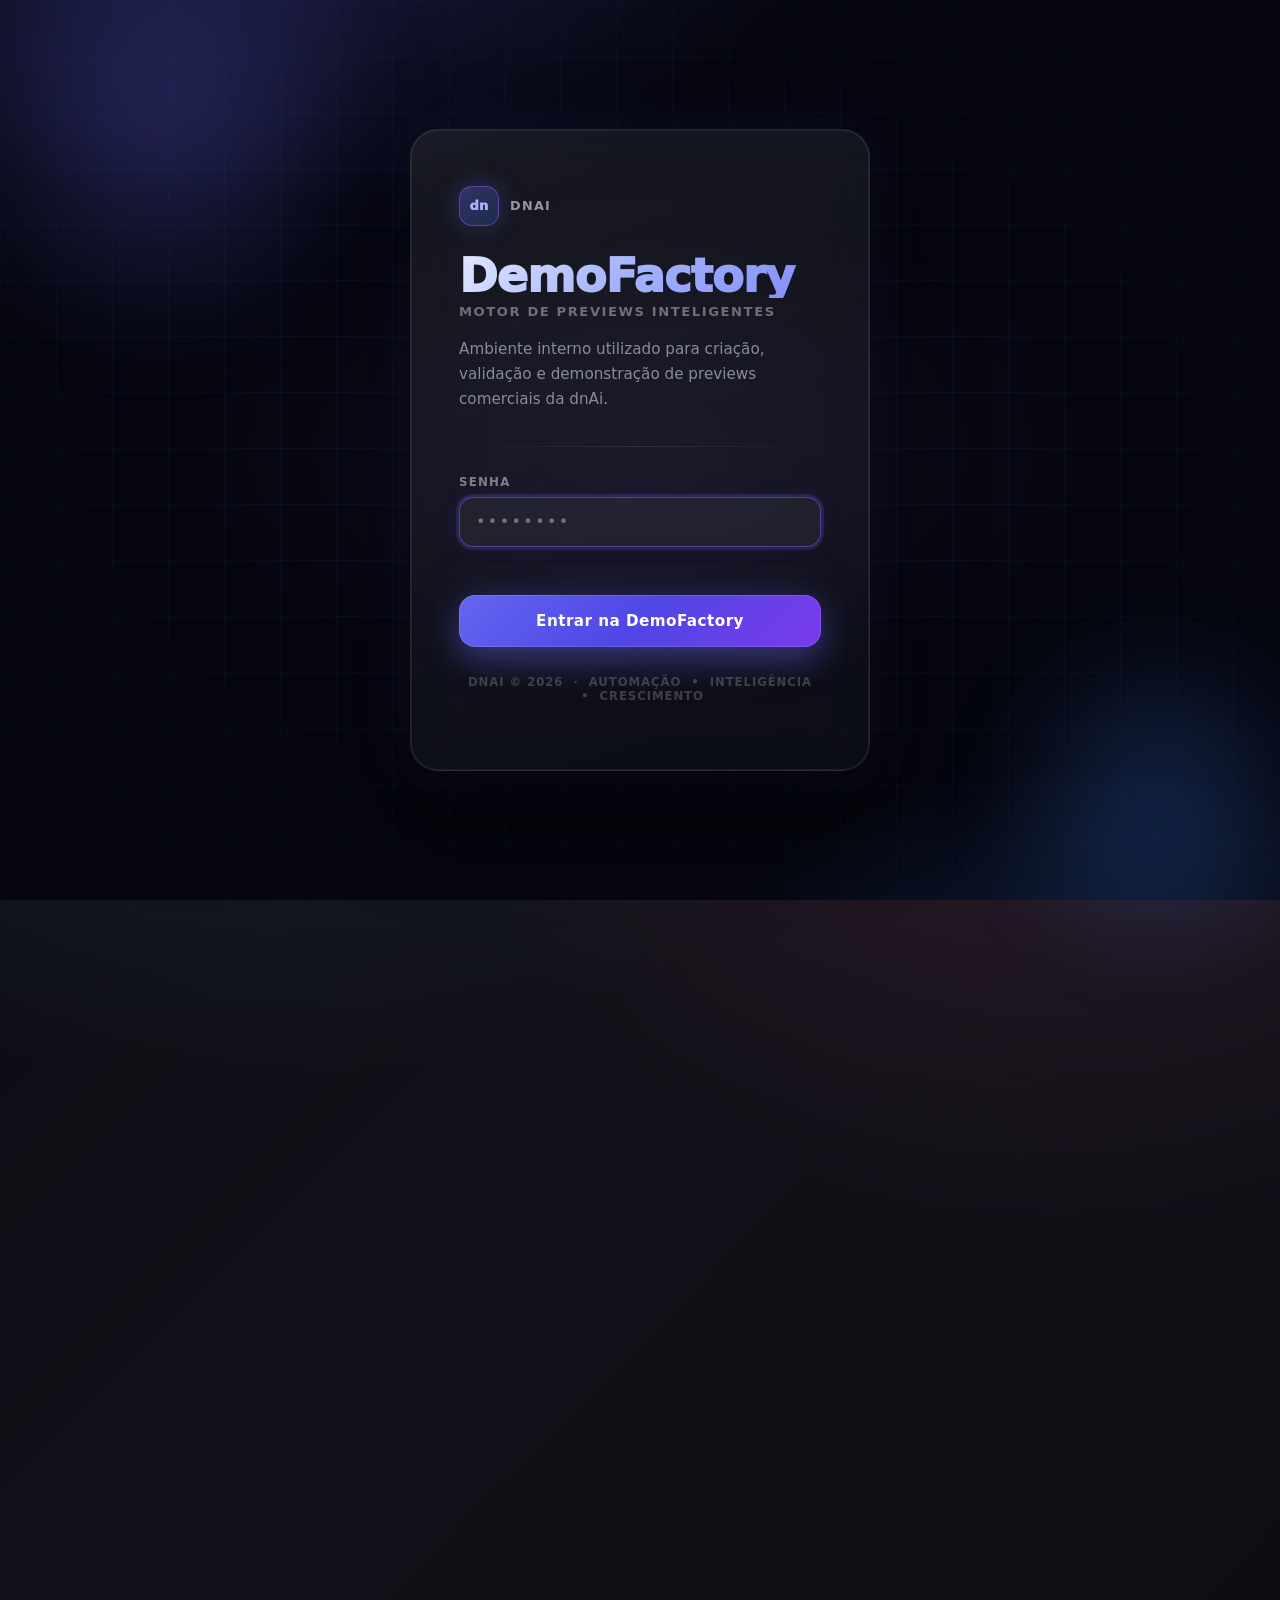
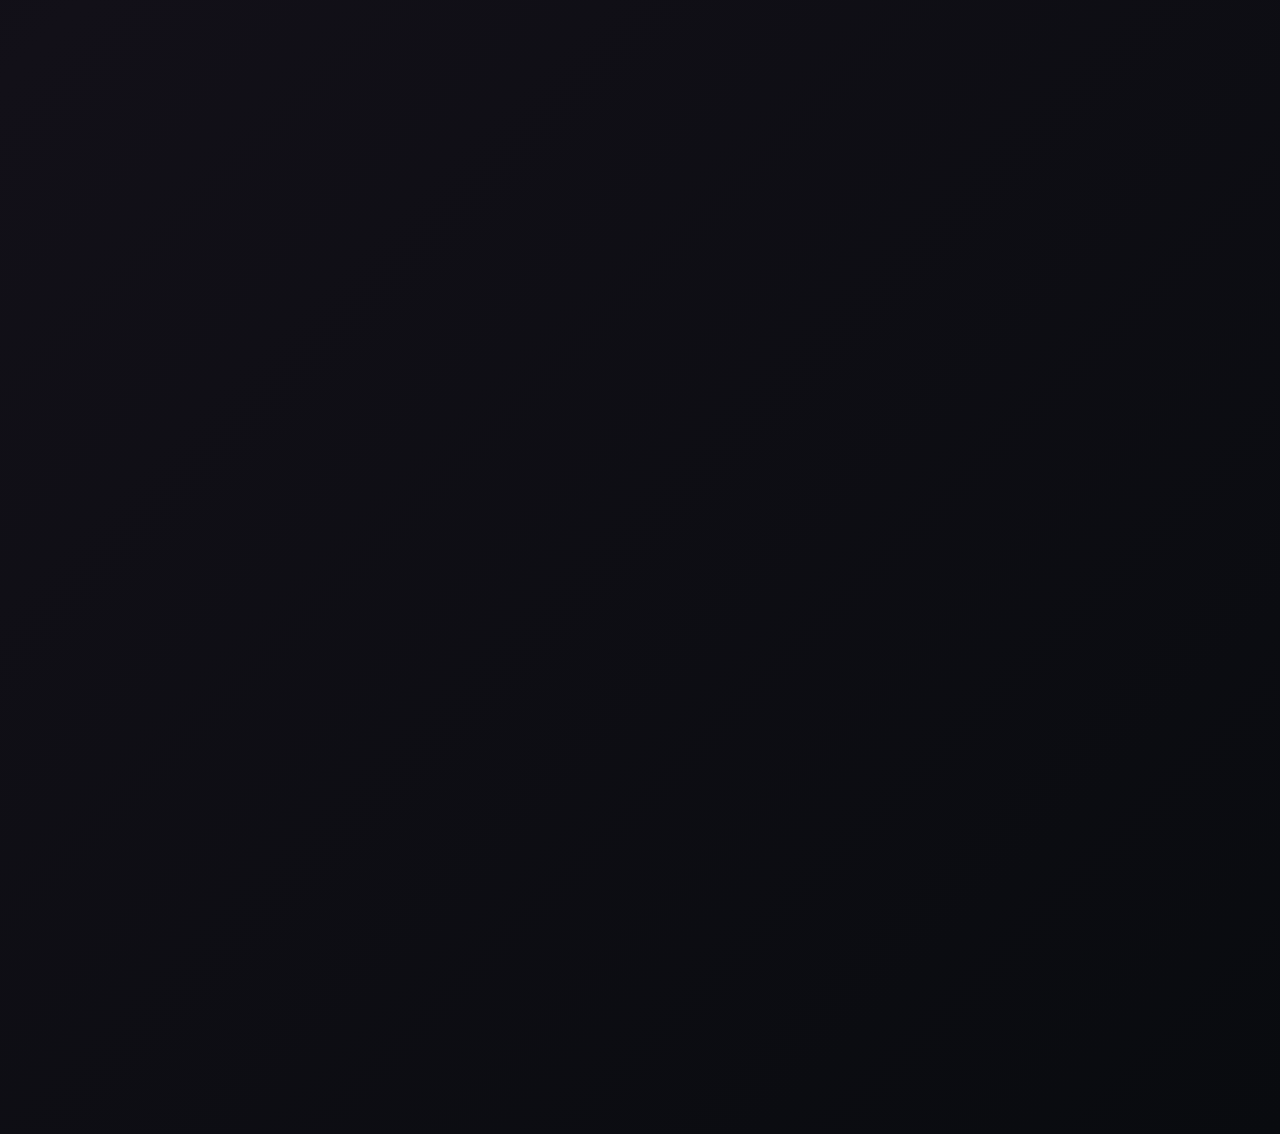
==== commit a88aafae: "atualizacao demofactory" ====
--- a/index.html
+++ b/index.html
@@ -310,6 +310,121 @@
         box-shadow: 0 0 20px #ff6d5e;
       }
 
+      .preview-panel {
+        margin-top: 34px;
+        overflow: hidden;
+        border: 1px solid var(--line);
+        border-radius: 28px;
+        background:
+          linear-gradient(180deg, rgba(255, 255, 255, 0.09), rgba(255, 255, 255, 0.045)),
+          #0d0f16;
+        box-shadow: var(--shadow);
+      }
+
+      .panel-head {
+        display: flex;
+        align-items: end;
+        justify-content: space-between;
+        gap: 18px;
+        padding: 24px 24px 18px;
+      }
+
+      .panel-kicker {
+        display: block;
+        margin-bottom: 7px;
+        color: var(--cyan);
+        font-size: 0.75rem;
+        font-weight: 950;
+        letter-spacing: 0.1em;
+        text-transform: uppercase;
+      }
+
+      .panel-head h2 {
+        margin-bottom: 0;
+        font-size: clamp(1.6rem, 3vw, 2.5rem);
+        line-height: 1;
+      }
+
+      .refresh {
+        min-height: 42px;
+        padding: 0 16px;
+        border: 1px solid rgba(255, 255, 255, 0.18);
+        border-radius: 999px;
+        background: rgba(255, 255, 255, 0.08);
+        color: var(--ink);
+        cursor: pointer;
+        font: inherit;
+        font-size: 0.88rem;
+        font-weight: 900;
+      }
+
+      .table-wrap {
+        overflow-x: auto;
+        border-top: 1px solid var(--line);
+      }
+
+      table {
+        width: 100%;
+        min-width: 980px;
+        border-collapse: collapse;
+      }
+
+      th,
+      td {
+        padding: 15px 18px;
+        border-bottom: 1px solid rgba(255, 255, 255, 0.08);
+        text-align: left;
+        vertical-align: middle;
+      }
+
+      th {
+        color: var(--soft);
+        font-size: 0.72rem;
+        font-weight: 950;
+        letter-spacing: 0.09em;
+        text-transform: uppercase;
+      }
+
+      td {
+        color: var(--muted);
+        font-size: 0.9rem;
+      }
+
+      td strong {
+        display: block;
+        color: var(--ink);
+        font-size: 0.98rem;
+      }
+
+      .preview-url {
+        display: inline-block;
+        max-width: 260px;
+        overflow: hidden;
+        color: var(--cyan);
+        font-weight: 800;
+        text-overflow: ellipsis;
+        white-space: nowrap;
+      }
+
+      .status-select {
+        width: 168px;
+        min-height: 38px;
+        border: 1px solid rgba(255, 255, 255, 0.14);
+        border-radius: 999px;
+        background: #111622;
+        color: var(--ink);
+        padding: 0 12px;
+        font: inherit;
+        font-size: 0.84rem;
+        font-weight: 850;
+      }
+
+      .empty-row td {
+        padding: 34px 20px;
+        color: var(--soft);
+        text-align: center;
+      }
+
       @media (max-width: 1240px) {
         .grid {
           grid-template-columns: repeat(3, minmax(240px, 1fr));
@@ -334,6 +449,15 @@
         .grid {
           grid-template-columns: repeat(2, minmax(0, 1fr));
           gap: 14px;
+        }
+
+        .panel-head {
+          align-items: stretch;
+          flex-direction: column;
+        }
+
+        .refresh {
+          width: 100%;
         }
 
         .card {
@@ -404,9 +528,362 @@
           transform: scale(0.5435);
         }
       }
+
+      /* ── LOGIN SCREEN ─────────────────────────────────────── */
+
+      #login-screen {
+        position: fixed;
+        inset: 0;
+        z-index: 9000;
+        display: flex;
+        align-items: center;
+        justify-content: center;
+        padding: 24px;
+        background:
+          radial-gradient(ellipse 80% 60% at 20% -10%, rgba(99, 102, 241, 0.22), transparent 55%),
+          radial-gradient(ellipse 60% 50% at 85% 110%, rgba(59, 130, 246, 0.18), transparent 50%),
+          radial-gradient(ellipse 50% 40% at 50% 50%, rgba(139, 92, 246, 0.08), transparent 70%),
+          #05060e;
+        background-attachment: fixed;
+        transition: opacity 0.55s ease, visibility 0.55s ease;
+      }
+
+      #login-screen.is-hidden {
+        opacity: 0;
+        visibility: hidden;
+        pointer-events: none;
+      }
+
+      .login-grid {
+        position: absolute;
+        inset: 0;
+        pointer-events: none;
+        background-image:
+          linear-gradient(rgba(99, 102, 241, 0.07) 1px, transparent 1px),
+          linear-gradient(90deg, rgba(99, 102, 241, 0.07) 1px, transparent 1px);
+        background-size: 56px 56px;
+        mask-image: radial-gradient(ellipse 90% 80% at 50% 50%, black 30%, transparent 100%);
+        -webkit-mask-image: radial-gradient(ellipse 90% 80% at 50% 50%, black 30%, transparent 100%);
+      }
+
+      .login-glow-1 {
+        position: absolute;
+        width: 480px;
+        height: 480px;
+        top: -120px;
+        left: -80px;
+        border-radius: 50%;
+        background: radial-gradient(circle, rgba(99, 102, 241, 0.28), transparent 70%);
+        pointer-events: none;
+        filter: blur(40px);
+      }
+
+      .login-glow-2 {
+        position: absolute;
+        width: 360px;
+        height: 360px;
+        bottom: -80px;
+        right: -60px;
+        border-radius: 50%;
+        background: radial-gradient(circle, rgba(59, 130, 246, 0.24), transparent 70%);
+        pointer-events: none;
+        filter: blur(36px);
+      }
+
+      .login-card {
+        position: relative;
+        z-index: 1;
+        width: min(100%, 460px);
+        padding: clamp(36px, 6vw, 56px) clamp(32px, 5vw, 48px);
+        border: 1px solid rgba(255, 255, 255, 0.1);
+        border-radius: 28px;
+        background: linear-gradient(160deg, rgba(255, 255, 255, 0.075) 0%, rgba(255, 255, 255, 0.03) 100%);
+        backdrop-filter: blur(28px);
+        -webkit-backdrop-filter: blur(28px);
+        box-shadow:
+          0 0 0 1px rgba(255, 255, 255, 0.06) inset,
+          0 40px 100px rgba(0, 0, 0, 0.55),
+          0 0 60px rgba(99, 102, 241, 0.12);
+      }
+
+      .login-logo {
+        display: inline-flex;
+        align-items: center;
+        gap: 11px;
+        margin-bottom: 28px;
+      }
+
+      .login-mark {
+        display: grid;
+        width: 40px;
+        height: 40px;
+        place-items: center;
+        border: 1px solid rgba(139, 92, 246, 0.5);
+        border-radius: 13px;
+        background: linear-gradient(135deg, rgba(99, 102, 241, 0.35), rgba(59, 130, 246, 0.2));
+        color: #a5b4fc;
+        font-size: 0.82rem;
+        font-weight: 950;
+        letter-spacing: 0.02em;
+        box-shadow: 0 0 24px rgba(99, 102, 241, 0.3);
+      }
+
+      .login-logo-label {
+        color: rgba(255, 255, 255, 0.55);
+        font-size: 0.8rem;
+        font-weight: 800;
+        letter-spacing: 0.1em;
+        text-transform: uppercase;
+      }
+
+      .login-title {
+        margin: 0 0 6px;
+        font-size: clamp(2rem, 5vw, 2.9rem);
+        font-weight: 950;
+        line-height: 0.95;
+        letter-spacing: -0.02em;
+        background: linear-gradient(135deg, #e2e8ff 0%, #a5b4fc 45%, #818cf8 100%);
+        -webkit-background-clip: text;
+        -webkit-text-fill-color: transparent;
+        background-clip: text;
+      }
+
+      .login-subtitle {
+        margin: 0 0 18px;
+        color: rgba(255, 255, 255, 0.38);
+        font-size: 0.82rem;
+        font-weight: 700;
+        letter-spacing: 0.12em;
+        text-transform: uppercase;
+      }
+
+      .login-desc {
+        margin: 0 0 34px;
+        color: rgba(168, 173, 187, 0.78);
+        font-size: 0.95rem;
+        line-height: 1.65;
+      }
+
+      .login-divider {
+        height: 1px;
+        margin: 0 0 28px;
+        background: linear-gradient(90deg, transparent, rgba(255, 255, 255, 0.1), transparent);
+      }
+
+      .login-field {
+        display: flex;
+        flex-direction: column;
+        gap: 8px;
+        margin-bottom: 14px;
+      }
+
+      .login-field label {
+        color: rgba(255, 255, 255, 0.45);
+        font-size: 0.74rem;
+        font-weight: 900;
+        letter-spacing: 0.1em;
+        text-transform: uppercase;
+      }
+
+      .login-input {
+        width: 100%;
+        min-height: 50px;
+        padding: 0 16px;
+        border: 1px solid rgba(255, 255, 255, 0.12);
+        border-radius: 14px;
+        background: rgba(255, 255, 255, 0.05);
+        color: #f1f2f7;
+        font: inherit;
+        font-size: 1rem;
+        letter-spacing: 0.15em;
+        outline: none;
+        transition: border-color 0.2s, box-shadow 0.2s;
+        -webkit-text-security: disc;
+      }
+
+      .login-input:focus {
+        border-color: rgba(139, 92, 246, 0.55);
+        box-shadow: 0 0 0 3px rgba(99, 102, 241, 0.18), 0 0 20px rgba(99, 102, 241, 0.1);
+      }
+
+      .login-input.is-error {
+        border-color: rgba(248, 113, 113, 0.6);
+        box-shadow: 0 0 0 3px rgba(239, 68, 68, 0.15);
+        animation: shake 0.35s ease;
+      }
+
+      @keyframes shake {
+        0%, 100% { transform: translateX(0); }
+        20% { transform: translateX(-7px); }
+        60% { transform: translateX(7px); }
+      }
+
+      .login-error {
+        min-height: 18px;
+        margin: 0 0 16px;
+        color: rgba(248, 113, 113, 0.85);
+        font-size: 0.78rem;
+        font-weight: 700;
+        letter-spacing: 0.04em;
+        opacity: 0;
+        transition: opacity 0.2s;
+      }
+
+      .login-error.is-visible {
+        opacity: 1;
+      }
+
+      .login-btn {
+        width: 100%;
+        min-height: 52px;
+        border: none;
+        border-radius: 16px;
+        background: linear-gradient(135deg, #6366f1 0%, #4f46e5 50%, #7c3aed 100%);
+        color: #fff;
+        cursor: pointer;
+        font: inherit;
+        font-size: 0.95rem;
+        font-weight: 900;
+        letter-spacing: 0.03em;
+        box-shadow:
+          0 0 0 1px rgba(255, 255, 255, 0.12) inset,
+          0 12px 32px rgba(99, 102, 241, 0.4),
+          0 0 60px rgba(99, 102, 241, 0.15);
+        transition: transform 0.15s ease, box-shadow 0.15s ease, opacity 0.15s;
+      }
+
+      .login-btn:hover {
+        transform: translateY(-1px);
+        box-shadow:
+          0 0 0 1px rgba(255, 255, 255, 0.18) inset,
+          0 18px 40px rgba(99, 102, 241, 0.48),
+          0 0 80px rgba(99, 102, 241, 0.2);
+      }
+
+      .login-btn:active {
+        transform: translateY(0);
+      }
+
+      .login-footer {
+        margin-top: 28px;
+        color: rgba(255, 255, 255, 0.2);
+        font-size: 0.73rem;
+        font-weight: 700;
+        letter-spacing: 0.08em;
+        text-align: center;
+        text-transform: uppercase;
+      }
+
+      /* ── LOADING SCREEN ───────────────────────────────────── */
+
+      #loading-screen {
+        position: fixed;
+        inset: 0;
+        z-index: 8000;
+        display: flex;
+        flex-direction: column;
+        align-items: center;
+        justify-content: center;
+        gap: 22px;
+        background: #05060e;
+        opacity: 0;
+        visibility: hidden;
+        pointer-events: none;
+        transition: opacity 0.35s ease, visibility 0.35s ease;
+      }
+
+      #loading-screen.is-visible {
+        opacity: 1;
+        visibility: visible;
+        pointer-events: auto;
+      }
+
+      #loading-screen.is-out {
+        opacity: 0;
+        visibility: hidden;
+      }
+
+      .loading-dots {
+        display: flex;
+        gap: 8px;
+      }
+
+      .loading-dots span {
+        width: 7px;
+        height: 7px;
+        border-radius: 50%;
+        background: #6366f1;
+        animation: pulse-dot 1.2s ease-in-out infinite;
+      }
+
+      .loading-dots span:nth-child(2) { animation-delay: 0.2s; }
+      .loading-dots span:nth-child(3) { animation-delay: 0.4s; }
+
+      @keyframes pulse-dot {
+        0%, 80%, 100% { opacity: 0.25; transform: scale(0.85); }
+        40% { opacity: 1; transform: scale(1); }
+      }
+
+      .loading-label {
+        color: rgba(165, 180, 252, 0.7);
+        font-size: 0.88rem;
+        font-weight: 700;
+        letter-spacing: 0.12em;
+        text-transform: uppercase;
+      }
+
+      /* ── APP WRAPPER ─────────────────────────────────────── */
+
+      #app {
+        opacity: 0;
+        visibility: hidden;
+        transition: opacity 0.5s ease;
+      }
+
+      #app.is-visible {
+        opacity: 1;
+        visibility: visible;
+      }
     </style>
   </head>
   <body>
+
+    <!-- LOGIN SCREEN -->
+    <div id="login-screen" role="main" aria-label="Acesso DemoFactory">
+      <div class="login-grid" aria-hidden="true"></div>
+      <div class="login-glow-1" aria-hidden="true"></div>
+      <div class="login-glow-2" aria-hidden="true"></div>
+      <div class="login-card">
+        <div class="login-logo">
+          <div class="login-mark">dn</div>
+          <span class="login-logo-label">dnAi</span>
+        </div>
+        <h1 class="login-title">DemoFactory</h1>
+        <p class="login-subtitle">Motor de Previews Inteligentes</p>
+        <p class="login-desc">Ambiente interno utilizado para criação,<br>validação e demonstração de previews<br>comerciais da dnAi.</p>
+        <div class="login-divider" aria-hidden="true"></div>
+        <form id="login-form" novalidate>
+          <div class="login-field">
+            <label for="login-password">Senha</label>
+            <input id="login-password" class="login-input" type="password" autocomplete="current-password" placeholder="••••••••" autofocus>
+          </div>
+          <p class="login-error" id="login-error" role="alert" aria-live="polite">Senha incorreta. Tente novamente.</p>
+          <button class="login-btn" type="submit">Entrar na DemoFactory</button>
+        </form>
+        <p class="login-footer">dnAi © 2026 &nbsp;·&nbsp; Automação &nbsp;•&nbsp; Inteligência &nbsp;•&nbsp; Crescimento</p>
+      </div>
+    </div>
+
+    <!-- LOADING SCREEN -->
+    <div id="loading-screen" aria-label="Carregando" aria-live="polite">
+      <div class="loading-dots" aria-hidden="true">
+        <span></span><span></span><span></span>
+      </div>
+      <p class="loading-label">Carregando previews…</p>
+    </div>
+
+    <!-- APP -->
+    <div id="app">
     <main class="shell">
       <section class="top" aria-label="Vitrine dnAi">
         <div>
@@ -718,6 +1195,142 @@
           </div>
         </article>
       </section>
+
+      <section class="preview-panel" aria-label="Painel de previews">
+        <div class="panel-head">
+          <div>
+            <span class="panel-kicker">previews geradas</span>
+            <h2>Painel de previews</h2>
+          </div>
+          <button class="refresh" type="button" data-refresh-previews>Atualizar</button>
+        </div>
+
+        <div class="table-wrap">
+          <table>
+            <thead>
+              <tr>
+                <th>Empresa</th>
+                <th>Segmento</th>
+                <th>Produto</th>
+                <th>Template</th>
+                <th>Slug</th>
+                <th>URL publica</th>
+                <th>Status</th>
+              </tr>
+            </thead>
+            <tbody id="previewRows">
+              <tr class="empty-row">
+                <td colspan="7">Carregando previews.</td>
+              </tr>
+            </tbody>
+          </table>
+        </div>
+      </section>
     </main>
+
+    <script>
+      (function () {
+        var rowsElement = document.getElementById("previewRows");
+        var refreshButton = document.querySelector("[data-refresh-previews]");
+        var statuses = ["novo", "visualizou", "chamou_whatsapp", "proposta_enviada", "fechado"];
+
+        function escapeHtml(value) {
+          return String(value || "")
+            .replace(/&/g, "&amp;")
+            .replace(/</g, "&lt;")
+            .replace(/>/g, "&gt;")
+            .replace(/"/g, "&quot;")
+            .replace(/'/g, "&#39;");
+        }
+
+        function renderEmpty(message) {
+          rowsElement.innerHTML = '<tr class="empty-row"><td colspan="7">' + escapeHtml(message) + "</td></tr>";
+        }
+
+        function statusOptions(currentStatus) {
+          return statuses.map(function (status) {
+            var selected = status === currentStatus ? " selected" : "";
+            return '<option value="' + status + '"' + selected + ">" + status + "</option>";
+          }).join("");
+        }
+
+        function renderRows(previews) {
+          if (!previews.length) {
+            renderEmpty("Nenhuma preview gerada ainda.");
+            return;
+          }
+
+          rowsElement.innerHTML = previews.map(function (row) {
+            var key = escapeHtml(row.preview_token || row.slug);
+            var url = escapeHtml(row.url_publica || "");
+
+            return [
+              "<tr>",
+              "<td><strong>", escapeHtml(row.empresa), "</strong></td>",
+              "<td>", escapeHtml(row.segmento), "</td>",
+              "<td>", escapeHtml(row.produto), "</td>",
+              "<td>", escapeHtml(row.template), "</td>",
+              "<td>", escapeHtml(row.slug), "</td>",
+              '<td><a class="preview-url" href="', url, '" target="_blank" rel="noopener">', url, "</a></td>",
+              '<td><select class="status-select" data-preview-key="', key, '">', statusOptions(row.status), "</select></td>",
+              "</tr>"
+            ].join("");
+          }).join("");
+        }
+
+        function loadPreviews() {
+          if (window.location.protocol === "file:") {
+            renderEmpty("Abra pelo servidor local para carregar o painel.");
+            return;
+          }
+
+          fetch("/api/previews", { cache: "no-store" })
+            .then(function (response) {
+              if (!response.ok) {
+                throw new Error("Nao foi possivel carregar.");
+              }
+
+              return response.json();
+            })
+            .then(function (data) {
+              statuses = data.status_disponiveis || statuses;
+              renderRows(data.previews || []);
+            })
+            .catch(function () {
+              renderEmpty("Nao foi possivel carregar as previews.");
+            });
+        }
+
+        function updateStatus(key, status, select) {
+          select.disabled = true;
+
+          fetch("/api/previews/" + encodeURIComponent(key) + "/status", {
+            method: "POST",
+            headers: { "Content-Type": "application/json" },
+            body: JSON.stringify({ status: status, onlyAdvance: false })
+          })
+            .then(function (response) {
+              if (!response.ok) {
+                throw new Error("Nao foi possivel atualizar.");
+              }
+
+              return response.json();
+            })
+            .then(loadPreviews)
+            .catch(loadPreviews);
+        }
+
+        rowsElement.addEventListener("change", function (event) {
+          if (!event.target.matches(".status-select")) {
+            return;
+          }
+
+          updateStatus(event.target.dataset.previewKey, event.target.value, event.target);
+        });
+
+        refreshButton.addEventListener("click", loadPreviews);
+        loadPreviews();
+      })();
+    </script>
   </body>
 </html>
